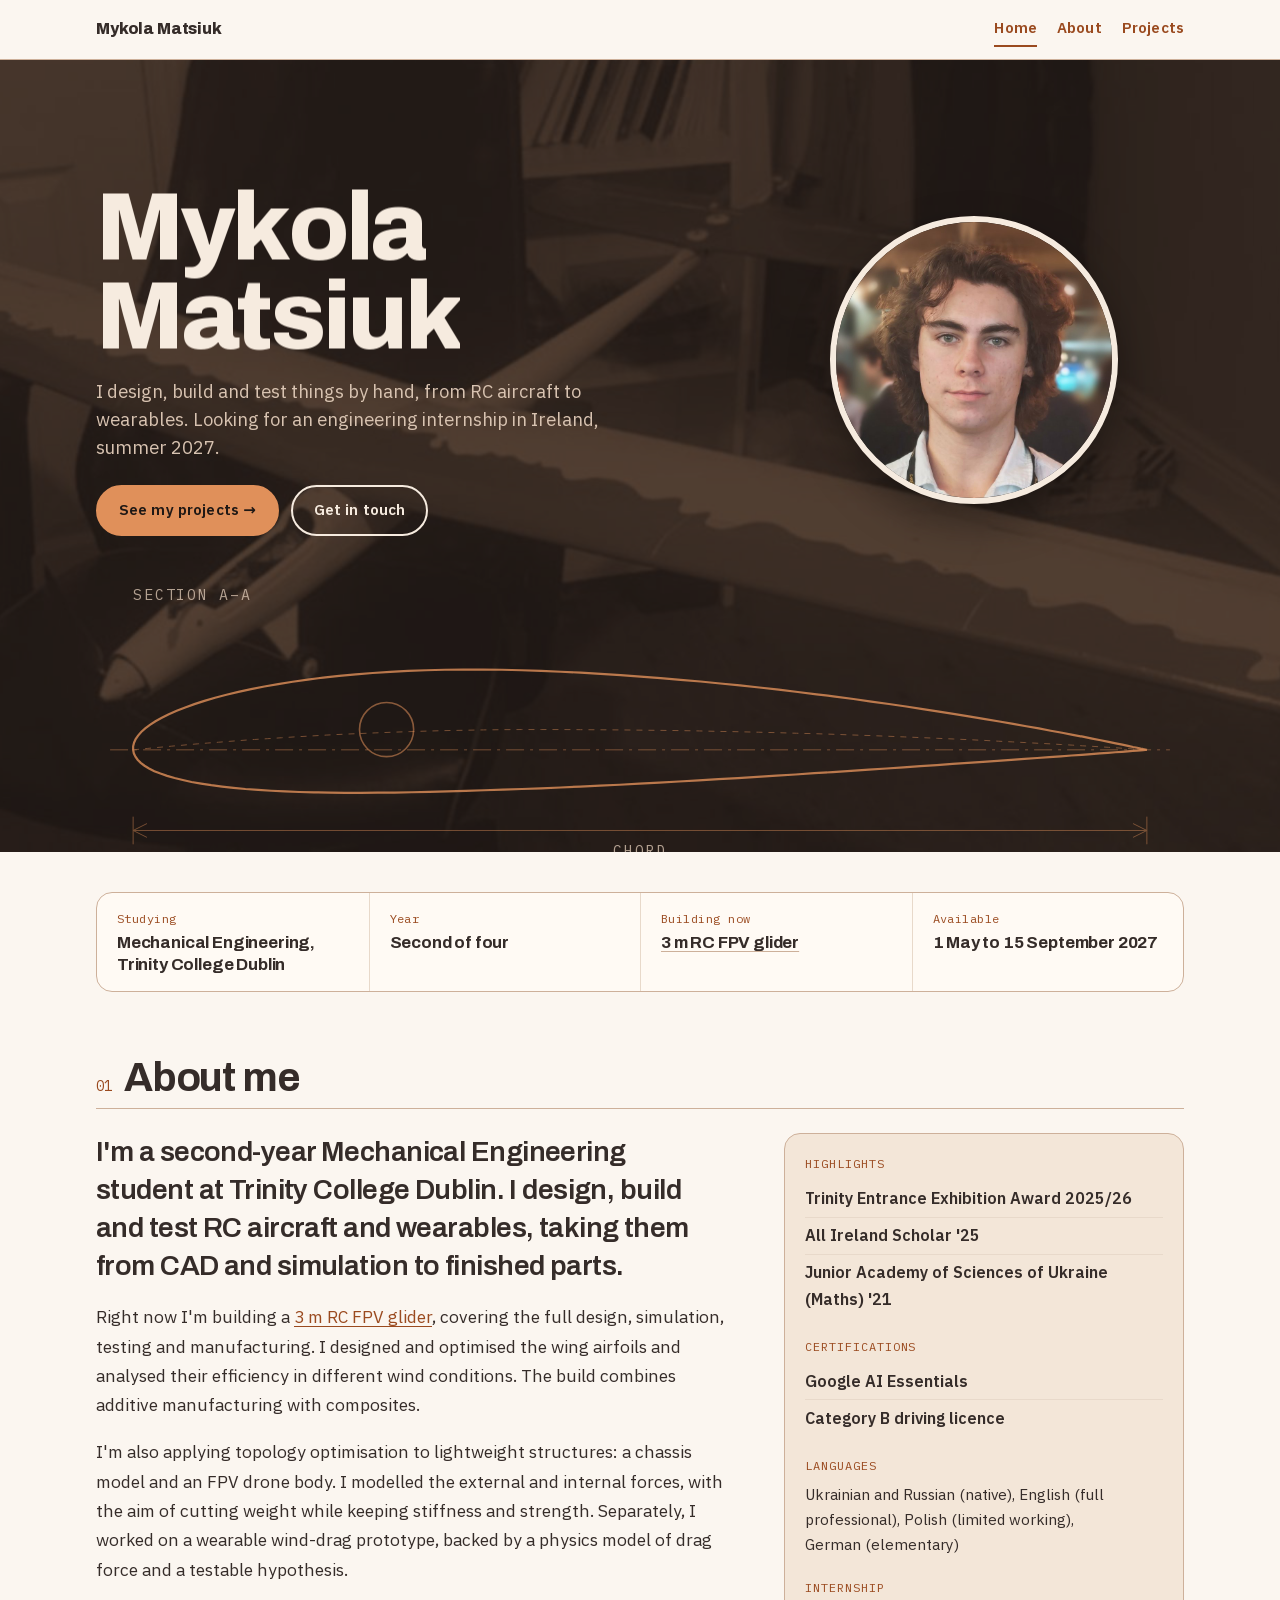
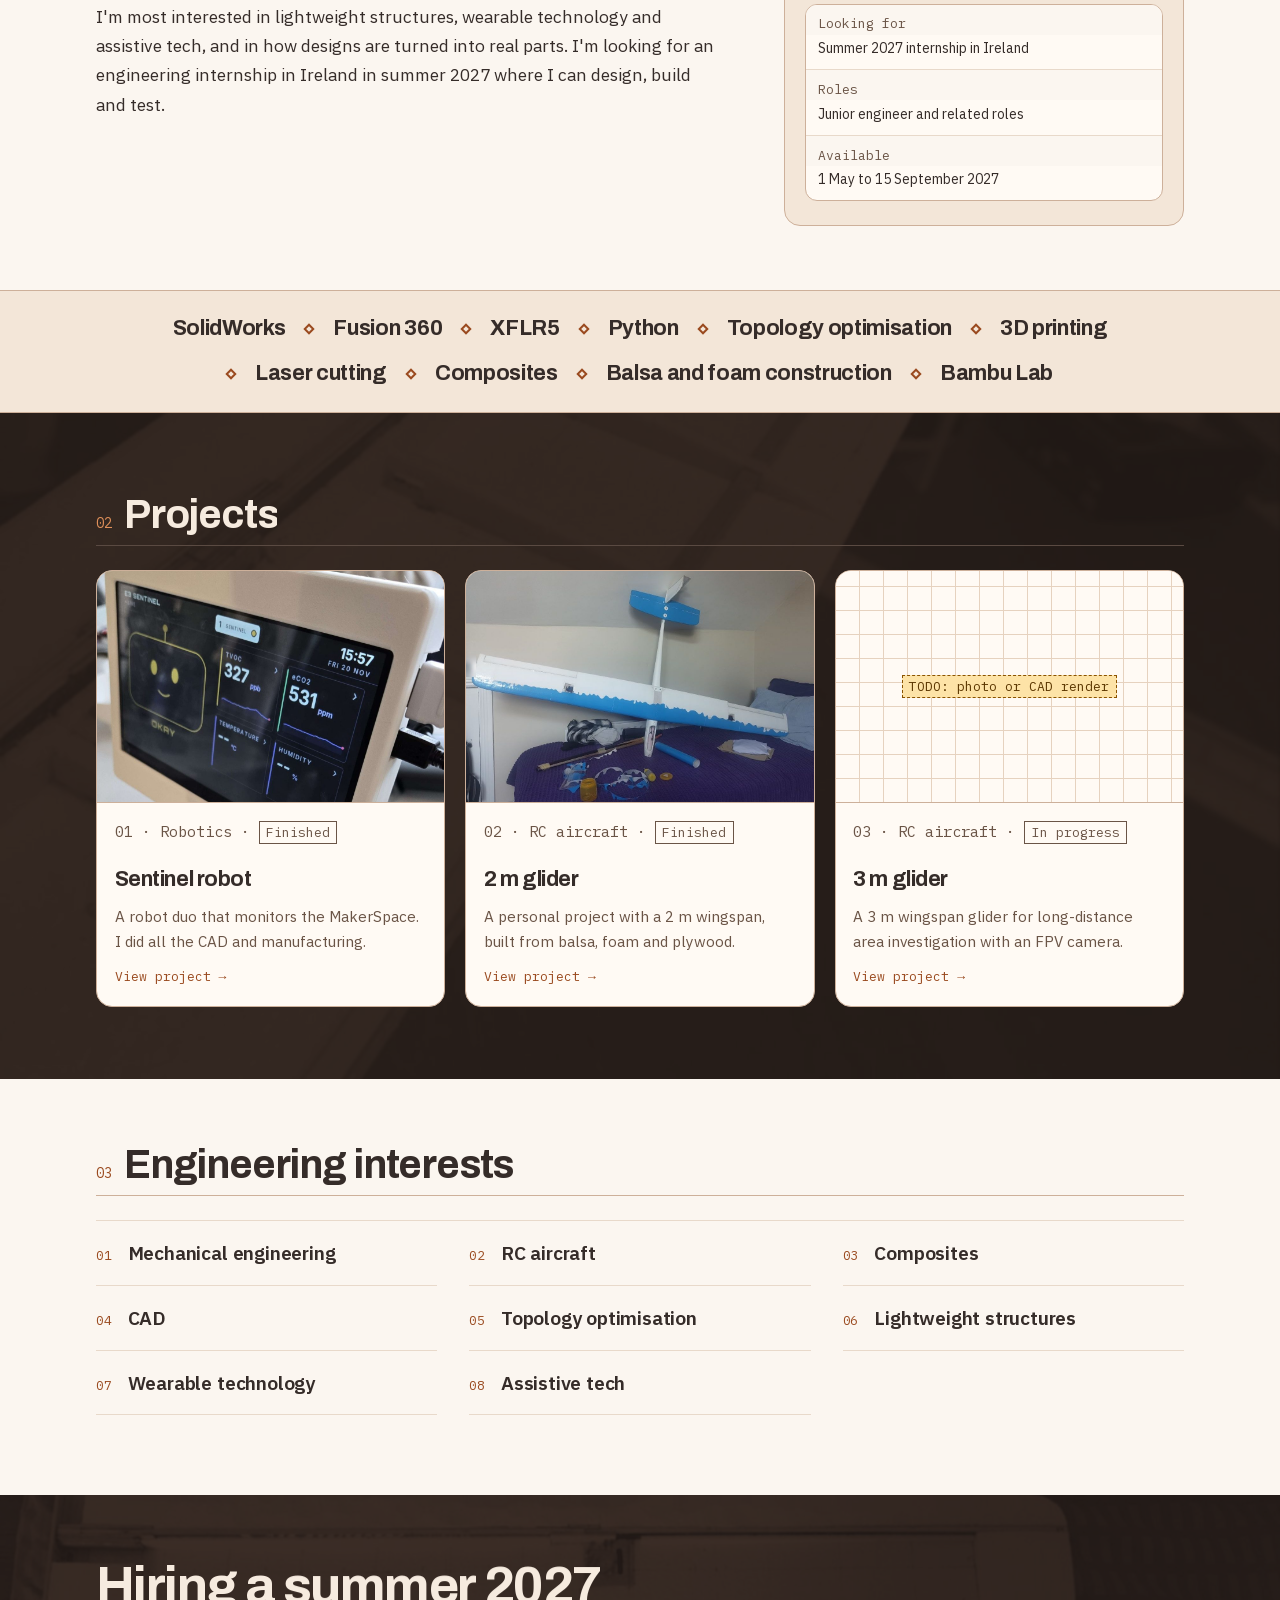
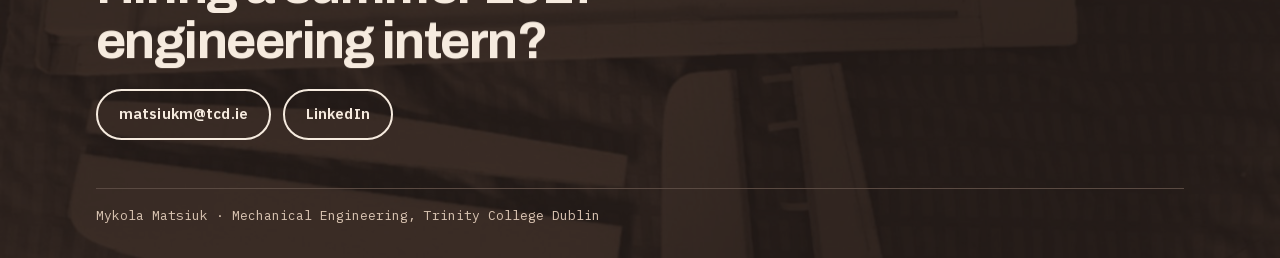
==== index.html @ 2cbc3e0b "Add the year to my Junior Academy of Sciences of Ukraine award" ====
<!doctype html>
<html lang="en-IE">
<head>
  <meta charset="utf-8">
  <meta name="viewport" content="width=device-width, initial-scale=1">
  <title>Mykola Matsiuk | Engineering portfolio</title>
  <meta name="description" content="Engineering portfolio of Mykola Matsiuk, second-year Engineering student at Trinity College Dublin.">
  <link rel="icon" href="data:,">
  <link rel="preload" href="fonts/ibm-plex-sans-latin.woff2" as="font" type="font/woff2" crossorigin>
  <link rel="preload" href="fonts/archivo-latin.woff2" as="font" type="font/woff2" crossorigin>
  <link rel="stylesheet" href="css/style.css?v=11">
</head>
<body>
  <a class="skip" href="#main">Skip to content</a>
  <header class="site-header">
    <div class="wrap">
      <a class="site-name" href="index.html">Mykola Matsiuk</a>
      <nav class="site-nav" aria-label="Main">
        <ul>
          <li><a href="index.html" aria-current="page">Home</a></li>
          <li><a href="about.html">About</a></li>
          <li><a href="projects/index.html">Projects</a></li>
        </ul>
      </nav>
    </div>
  </header>

  <main id="main">
    <section class="hero on-dark">
      <div class="hero-bg" aria-hidden="true"></div>
      <svg class="draw" viewBox="0 0 1000 300" fill="none" aria-hidden="true" focusable="false">
        <path class="draw-line draw-main" d="M940.0,170.0 L939.7,169.9 L938.7,169.7 L937.0,169.4 L934.6,168.9 L931.6,168.2 L928.0,167.5 L923.6,166.5 L918.7,165.5 L913.0,164.4 L906.8,163.1 L899.9,161.7 L892.5,160.2 L884.4,158.6 L875.7,157.0 L866.4,155.2 L856.6,153.4 L846.2,151.4 L835.3,149.5 L823.9,147.4 L812.0,145.4 L799.6,143.3 L786.7,141.1 L773.4,139.0 L759.6,136.8 L745.5,134.6 L731.0,132.4 L716.1,130.2 L700.8,128.1 L685.3,125.9 L669.4,123.8 L653.3,121.8 L637.0,119.8 L620.4,117.8 L603.6,115.9 L586.7,114.1 L569.7,112.4 L552.5,110.7 L535.2,109.2 L517.9,107.7 L500.5,106.4 L483.2,105.1 L465.8,104.0 L448.5,103.0 L431.3,102.2 L414.2,101.4 L397.1,100.9 L380.1,100.5 L363.3,100.3 L346.7,100.3 L330.4,100.5 L314.3,100.9 L298.6,101.5 L283.1,102.3 L268.0,103.3 L253.3,104.5 L238.9,105.8 L225.0,107.3 L211.5,109.0 L198.5,110.9 L185.9,112.9 L173.9,115.0 L162.4,117.3 L151.4,119.7 L141.0,122.2 L131.1,124.8 L121.9,127.5 L113.2,130.3 L105.2,133.2 L97.8,136.1 L91.0,139.1 L84.9,142.2 L79.4,145.2 L74.6,148.3 L70.5,151.4 L67.0,154.5 L64.3,157.6 L62.2,160.7 L60.8,163.8 L60.0,166.9 L60.0,170.0 L60.6,173.0 L62.0,175.9 L63.9,178.6 L66.6,181.3 L69.9,183.8 L73.8,186.2 L78.4,188.5 L83.7,190.6 L89.5,192.6 L96.0,194.5 L103.1,196.2 L110.7,197.9 L119.0,199.3 L127.8,200.7 L137.2,201.9 L147.1,203.0 L157.5,204.0 L168.5,204.8 L179.9,205.5 L191.8,206.1 L204.2,206.6 L217.0,206.9 L230.2,207.1 L243.8,207.3 L257.8,207.3 L272.2,207.2 L286.9,207.1 L301.9,206.8 L317.2,206.5 L332.8,206.1 L348.7,205.6 L364.7,205.1 L381.0,204.6 L397.5,204.0 L414.1,203.4 L431.0,202.7 L448.1,201.9 L465.2,201.1 L482.3,200.3 L499.5,199.4 L516.7,198.5 L533.8,197.5 L551.0,196.5 L568.0,195.5 L585.0,194.5 L601.8,193.5 L618.5,192.4 L635.0,191.4 L651.3,190.3 L667.3,189.3 L683.1,188.2 L698.7,187.2 L713.9,186.2 L728.8,185.2 L743.4,184.2 L757.6,183.2 L771.4,182.2 L784.8,181.3 L797.8,180.4 L810.3,179.5 L822.3,178.7 L833.8,177.9 L844.8,177.1 L855.3,176.3 L865.3,175.6 L874.6,174.9 L883.4,174.3 L891.6,173.7 L899.2,173.1 L906.2,172.6 L912.6,172.1 L918.3,171.7 L923.3,171.3 L927.7,170.9 L931.5,170.7 L934.5,170.4 L936.9,170.2 L938.6,170.1 L939.7,170.0 L940.0,170.0 Z"/>
        <path class="draw-line draw-thin" d="M60.0,170.0 L60.3,170.0 L61.4,169.9 L63.0,169.7 L65.4,169.5 L68.5,169.2 L72.2,168.8 L76.5,168.4 L81.5,167.9 L87.2,167.4 L93.5,166.8 L100.4,166.2 L108.0,165.5 L116.1,164.8 L124.8,164.1 L134.2,163.4 L144.0,162.6 L154.5,161.8 L165.4,161.0 L176.9,160.3 L188.9,159.5 L201.3,158.7 L214.2,158.0 L227.6,157.2 L241.4,156.5 L255.5,155.9 L270.1,155.3 L285.0,154.7 L300.2,154.2 L315.8,153.7 L331.6,153.3 L347.7,153.0 L364.0,152.7 L380.6,152.5 L397.3,152.4 L414.2,152.4 L431.2,152.4 L448.3,152.5 L465.5,152.6 L482.7,152.7 L500.0,152.9 L517.3,153.1 L534.5,153.3 L551.7,153.6 L568.8,154.0 L585.8,154.3 L602.7,154.7 L619.4,155.1 L636.0,155.6 L652.3,156.0 L668.4,156.5 L684.2,157.1 L699.8,157.6 L715.0,158.2 L729.9,158.8 L744.5,159.4 L758.6,160.0 L772.4,160.6 L785.8,161.2 L798.7,161.8 L811.1,162.5 L823.1,163.1 L834.6,163.7 L845.5,164.3 L856.0,164.8 L865.8,165.4 L875.2,165.9 L883.9,166.5 L892.0,166.9 L899.6,167.4 L906.5,167.8 L912.8,168.2 L918.5,168.6 L923.5,168.9 L927.8,169.2 L931.5,169.4 L934.6,169.6 L937.0,169.8 L938.6,169.9 L939.7,170.0 L940.0,170.0" stroke-dasharray="6 6"/>
        <path class="draw-line draw-thin" d="M40,170 L960,170" stroke-dasharray="18 6 3 6"/>
        <circle class="draw-line" cx="280.0" cy="152.4" r="23.5"/>
        <path class="draw-line draw-thin" d="M60,240 L940,240 M60,228 L60,252 M940,228 L940,252 M72,234 L60,240 L72,246 M928,234 L940,240 L928,246"/>
        <text class="draw-label" x="500.0" y="262" text-anchor="middle">CHORD</text>
        <text class="draw-label" x="60" y="40">SECTION A–A</text>
      </svg>
      <div class="wrap hero-inner">
      <div class="hero-text">
        <h1>Mykola<br>Matsiuk</h1>
        <p class="lead">I design, build and test things by hand, from RC aircraft to wearables. Looking for an engineering internship in Ireland, summer 2027.</p>
        <ul class="actions">
          <li><a class="button button-primary" href="projects/index.html">See my projects <span class="arrow" aria-hidden="true">→</span></a></li>
          <li><a class="button" href="mailto:matsiukm@tcd.ie">Get in touch</a></li>
        </ul>
      </div>
      <figure class="portrait">
        <img src="images/profile/mykola-matsiuk.jpg" width="800" height="800" alt="Portrait of Mykola Matsiuk in a white shirt.">
      </figure>
      </div>
    </section>

    <div class="wrap">
      <dl class="spec-strip">
        <div><dt>Studying</dt><dd>Mechanical Engineering, Trinity College Dublin</dd></div>
        <div><dt>Year</dt><dd>Second of four</dd></div>
        <div><dt>Building now</dt><dd><a href="projects/glider-3m.html">3 m RC FPV glider</a></dd></div>
        <div><dt>Available</dt><dd>1 May to 15 September 2027</dd></div>
      </dl>
    </div>

    <div class="wrap">
    <div class="section-head"><span class="num">01</span><h2>About me</h2></div>
    <div class="bio">
      <div class="bio-text">
        <p class="bio-intro">I'm a second-year Mechanical Engineering student at Trinity College Dublin. I design, build and test RC aircraft and wearables, taking them from CAD and simulation to finished parts.</p>
        <p>Right now I'm building a <a href="projects/glider-3m.html">3 m RC FPV glider</a>, covering the full design, simulation, testing and manufacturing. I designed and optimised the wing airfoils and analysed their efficiency in different wind conditions. The build combines additive manufacturing with composites.</p>
        <p>I'm also applying topology optimisation to lightweight structures: a chassis model and an FPV drone body. I modelled the external and internal forces, with the aim of cutting weight while keeping stiffness and strength. Separately, I worked on a wearable wind-drag prototype, backed by a physics model of drag force and a testable hypothesis.</p>
        <p>I'm most interested in lightweight structures, wearable technology and assistive tech, and in how designs are turned into real parts. I'm looking for an engineering internship in Ireland in summer 2027 where I can design, build and test.</p>
      </div>

      <aside class="fact-card" aria-label="Key facts">
        <h3>Highlights</h3>
        <ul class="facts">
          <li>Trinity Entrance Exhibition Award 2025/26</li>
          <li>All Ireland Scholar '25</li>
          <li>Junior Academy of Sciences of Ukraine (Maths) '21</li>
        </ul>
        <h3>Certifications</h3>
        <ul class="facts">
          <li>Google AI Essentials</li>
          <li>Category B driving licence</li>
        </ul>
        <h3>Languages</h3>
        <p class="facts-line">Ukrainian and Russian (native), English (full professional), Polish (limited working), German (elementary)</p>
        <h3>Internship</h3>
        <table class="title-block">
          <tbody>
            <tr><th scope="row">Looking for</th><td>Summer 2027 internship in Ireland</td></tr>
            <tr><th scope="row">Roles</th><td>Junior engineer and related roles</td></tr>
            <tr><th scope="row">Available</th><td>1 May to 15 September 2027</td></tr>
          </tbody>
        </table>
      </aside>
    </div>
    </div>

    <section class="tools" aria-labelledby="tools-title">
      <h2 id="tools-title" class="visually-hidden">Tools and methods I use</h2>
      <ul class="tools-list">
          <li>SolidWorks</li>
          <li>Fusion 360</li>
          <li>XFLR5</li>
          <li>Python</li>
          <li>Topology optimisation</li>
          <li>3D printing</li>
          <li>Laser cutting</li>
          <li>Composites</li>
          <li>Balsa and foam construction</li>
          <li>Bambu Lab</li>
      </ul>
    </section>

    <section class="band band-dark">
      <div class="band-bg" aria-hidden="true"></div>
      <div class="wrap">
    <div class="section-head"><span class="num">02</span><h2>Projects</h2></div>
    <ul class="project-cards">
      <li class="project-card">
        <img class="thumb" src="images/sentinel/sentinel-screen-wide.jpg" width="1200" height="800" loading="lazy" alt="Sentinel robot's screen showing a smiling face and live air-quality readings.">
        <div class="body">
          <p class="project-meta">01 · Robotics · <span class="status">Finished</span></p>
          <h3><a href="projects/sentinel.html">Sentinel robot</a></h3>
          <p>A robot duo that monitors the MakerSpace. I did all the CAD and manufacturing.</p>
          <p class="more">View project <span class="arrow" aria-hidden="true">→</span></p>
        </div>
      </li>
      <li class="project-card">
        <img class="thumb" src="images/glider-2m/glider-2m-top.jpg" width="1100" height="750" loading="lazy" alt="The 2 m glider leaning against a wall, showing its blue and white two-part wing and T-tail.">
        <div class="body">
          <p class="project-meta">02 · RC aircraft · <span class="status">Finished</span></p>
          <h3><a href="projects/glider-2m.html">2 m glider</a></h3>
          <p>A personal project with a 2 m wingspan, built from balsa, foam and plywood.</p>
          <p class="more">View project <span class="arrow" aria-hidden="true">→</span></p>
        </div>
      </li>
      <li class="project-card">
        <div class="sheet"><span class="todo">TODO: photo or CAD render</span></div>
        <div class="body">
          <p class="project-meta">03 · RC aircraft · <span class="status">In progress</span></p>
          <h3><a href="projects/glider-3m.html">3 m glider</a></h3>
          <p>A 3 m wingspan glider for long-distance area investigation with an FPV camera.</p>
          <p class="more">View project <span class="arrow" aria-hidden="true">→</span></p>
        </div>
      </li>
    </ul>
      </div>
    </section>

    <div class="wrap">
    <div class="section-head"><span class="num">03</span><h2>Engineering interests</h2></div>
    <ol class="numbered">
      <li>Mechanical engineering</li>
      <li>RC aircraft</li>
      <li>Composites</li>
      <li>CAD</li>
      <li>Topology optimisation</li>
      <li>Lightweight structures</li>
      <li>Wearable technology</li>
      <li>Assistive tech</li>
    </ol>
    </div>
  </main>

  <footer class="site-footer">
    <div class="wrap">
      <p class="footer-cta">Hiring a summer 2027 engineering intern?</p>
      <ul class="actions">
        <li><a class="button" href="mailto:matsiukm@tcd.ie">matsiukm@tcd.ie</a></li>
        <li><a class="button" href="https://www.linkedin.com/in/mykola-matsiuk-b7b0a23a3">LinkedIn</a></li>
      </ul>
      <p class="footer-meta">Mykola Matsiuk · Mechanical Engineering, Trinity College Dublin</p>
    </div>
  </footer>
  <script src="js/vendor/gsap.min.js" defer></script>
  <script src="js/vendor/ScrollTrigger.min.js" defer></script>
  <script src="js/vendor/lenis.min.js" defer></script>
  <script src="js/site.js?v=11" defer></script>
</body>
</html>
---- css/style.css ----
/* Mobile first: base styles target phones; min-width queries add wider layouts.
   Look: engineering report meets drawing sheet, with large type and photo-led projects. */

/* Fonts: self-hosted in /fonts (SIL Open Font License), no external requests.
   Archivo for headings, IBM Plex Sans for text, IBM Plex Mono for specs, dates and figure labels. */
@font-face { font-family: "Archivo"; font-style: normal; font-weight: 600 800; font-display: swap; src: url("../fonts/archivo-latin.woff2") format("woff2"); unicode-range: U+0000-00FF, U+0131, U+0152-0153, U+02BB-02BC, U+02C6, U+02DA, U+02DC, U+0304, U+0308, U+0329, U+2000-206F, U+20AC, U+2122, U+2191, U+2193, U+2212, U+2215, U+FEFF, U+FFFD; }
@font-face { font-family: "Archivo"; font-style: normal; font-weight: 600 800; font-display: swap; src: url("../fonts/archivo-latin-ext.woff2") format("woff2"); unicode-range: U+0100-02BA, U+02BD-02C5, U+02C7-02CC, U+02CE-02D7, U+02DD-02FF, U+0304, U+0308, U+0329, U+1D00-1DBF, U+1E00-1E9F, U+1EF2-1EFF, U+2020, U+20A0-20AB, U+20AD-20C4, U+2113, U+2C60-2C7F, U+A720-A7FF; }
@font-face { font-family: "IBM Plex Sans"; font-style: normal; font-weight: 400 600; font-display: swap; src: url("../fonts/ibm-plex-sans-latin.woff2") format("woff2"); unicode-range: U+0000-00FF, U+0131, U+0152-0153, U+02BB-02BC, U+02C6, U+02DA, U+02DC, U+0304, U+0308, U+0329, U+2000-206F, U+20AC, U+2122, U+2191, U+2193, U+2212, U+2215, U+FEFF, U+FFFD; }
@font-face { font-family: "IBM Plex Sans"; font-style: normal; font-weight: 400 600; font-display: swap; src: url("../fonts/ibm-plex-sans-latin-ext.woff2") format("woff2"); unicode-range: U+0100-02BA, U+02BD-02C5, U+02C7-02CC, U+02CE-02D7, U+02DD-02FF, U+0304, U+0308, U+0329, U+1D00-1DBF, U+1E00-1E9F, U+1EF2-1EFF, U+2020, U+20A0-20AB, U+20AD-20C4, U+2113, U+2C60-2C7F, U+A720-A7FF; }
@font-face { font-family: "IBM Plex Sans"; font-style: italic; font-weight: 400 600; font-display: swap; src: url("../fonts/ibm-plex-sans-italic-latin.woff2") format("woff2"); unicode-range: U+0000-00FF, U+0131, U+0152-0153, U+02BB-02BC, U+02C6, U+02DA, U+02DC, U+0304, U+0308, U+0329, U+2000-206F, U+20AC, U+2122, U+2191, U+2193, U+2212, U+2215, U+FEFF, U+FFFD; }
@font-face { font-family: "IBM Plex Sans"; font-style: italic; font-weight: 400 600; font-display: swap; src: url("../fonts/ibm-plex-sans-italic-latin-ext.woff2") format("woff2"); unicode-range: U+0100-02BA, U+02BD-02C5, U+02C7-02CC, U+02CE-02D7, U+02DD-02FF, U+0304, U+0308, U+0329, U+1D00-1DBF, U+1E00-1E9F, U+1EF2-1EFF, U+2020, U+20A0-20AB, U+20AD-20C4, U+2113, U+2C60-2C7F, U+A720-A7FF; }
@font-face { font-family: "IBM Plex Mono"; font-style: normal; font-weight: 400; font-display: swap; src: url("../fonts/ibm-plex-mono-400-latin.woff2") format("woff2"); unicode-range: U+0000-00FF, U+0131, U+0152-0153, U+02BB-02BC, U+02C6, U+02DA, U+02DC, U+0304, U+0308, U+0329, U+2000-206F, U+20AC, U+2122, U+2191, U+2193, U+2212, U+2215, U+FEFF, U+FFFD; }
@font-face { font-family: "IBM Plex Mono"; font-style: normal; font-weight: 400; font-display: swap; src: url("../fonts/ibm-plex-mono-400-latin-ext.woff2") format("woff2"); unicode-range: U+0100-02BA, U+02BD-02C5, U+02C7-02CC, U+02CE-02D7, U+02DD-02FF, U+0304, U+0308, U+0329, U+1D00-1DBF, U+1E00-1E9F, U+1EF2-1EFF, U+2020, U+20A0-20AB, U+20AD-20C4, U+2113, U+2C60-2C7F, U+A720-A7FF; }
@font-face { font-family: "IBM Plex Mono"; font-style: normal; font-weight: 500; font-display: swap; src: url("../fonts/ibm-plex-mono-500-latin.woff2") format("woff2"); unicode-range: U+0000-00FF, U+0131, U+0152-0153, U+02BB-02BC, U+02C6, U+02DA, U+02DC, U+0304, U+0308, U+0329, U+2000-206F, U+20AC, U+2122, U+2191, U+2193, U+2212, U+2215, U+FEFF, U+FFFD; }
@font-face { font-family: "IBM Plex Mono"; font-style: normal; font-weight: 500; font-display: swap; src: url("../fonts/ibm-plex-mono-500-latin-ext.woff2") format("woff2"); unicode-range: U+0100-02BA, U+02BD-02C5, U+02C7-02CC, U+02CE-02D7, U+02DD-02FF, U+0304, U+0308, U+0329, U+1D00-1DBF, U+1E00-1E9F, U+1EF2-1EFF, U+2020, U+20A0-20AB, U+20AD-20C4, U+2113, U+2C60-2C7F, U+A720-A7FF; }

/* Colour: warm tones sampled from the portrait (images/profile/mykola-matsiuk.jpg).
   Cream paper from the shirt, espresso text from the dark background, sand and skin
   tones for panels and lines, and one copper accent from the warm lights behind.
   Contrast on --bg: text 12.7:1, muted 6.6:1, accent 5.8:1 (all WCAG AA). */
:root {
  --bg: #fbf6f0;          /* cream paper */
  --surface: #fffaf4;     /* cards and tables */
  --tint: #f3e6d8;        /* warm sand panels and footer */
  --tint-strong: #e6d2bf; /* grid lines and selection */
  --text: #352c29;        /* espresso */
  --muted: #6a5446;       /* hair brown */
  --rule: #e8d9ca;        /* thin dividers */
  --line: #cdb09a;        /* stronger drawing lines, skin tone */
  --accent: #9a4a1f;      /* copper */
  --accent-ink: #fffaf4;
  /* Dark photo bands (hero, projects, footer) */
  --dark: #1f1815;          /* deepest espresso */
  --on-dark: #f6ebdf;       /* cream text on dark, 14.9:1 */
  --muted-on-dark: #d8c3b1; /* secondary text on dark, 10.3:1 */
  --line-on-dark: #5a4a42;
  --accent-bright: #e0905a; /* copper lit up for dark backgrounds, 7.0:1 */
  --sans: "IBM Plex Sans", system-ui, -apple-system, "Segoe UI", Roboto, Arial, sans-serif;
  --display: "Archivo", "IBM Plex Sans", system-ui, sans-serif;
  --mono: "IBM Plex Mono", ui-monospace, Consolas, Menlo, monospace;
  --gutter: 1rem;
}

*, *::before, *::after { box-sizing: border-box; }

html {
  -webkit-text-size-adjust: 100%;
  accent-color: var(--accent);
  caret-color: var(--accent);
  scrollbar-color: var(--line) var(--bg);
}

::selection { background: var(--tint-strong); color: var(--text); }

body {
  margin: 0;
  background: var(--bg);
  color: var(--text);
  font-family: var(--sans);
  font-size: 1rem;
  line-height: 1.6;
  overflow-wrap: break-word;
}

.wrap {
  width: 100%;
  max-width: 72rem;
  margin: 0 auto;
  padding: 0 var(--gutter);
}

a { color: var(--accent); text-underline-offset: 0.18em; }
a:hover { text-decoration-thickness: 2px; }
a:focus-visible, .button:focus-visible { outline: 2px solid var(--accent); outline-offset: 3px; }

img { display: block; max-width: 100%; height: auto; }

.skip { position: absolute; left: -999rem; }
.skip:focus { position: static; display: block; padding: 0.5rem 1rem; }

/* ---------- Header and footer ---------- */
.site-header {
  position: sticky;
  top: 0;
  z-index: 5;
  background: var(--bg);              /* solid, so nothing shows through it */
  border-bottom: 1px solid var(--line);
  transition: transform 0.3s ease;
}

/* Hidden while scrolling down, back as soon as the visitor scrolls up (js/site.js) */
.site-header.is-hidden { transform: translateY(-100%); }

@media (prefers-reduced-motion: reduce) {
  .site-header { transition: none; }
}

.site-header .wrap {
  display: flex;
  flex-wrap: wrap;
  align-items: center;
  justify-content: space-between;
  column-gap: 1.5rem;
  padding-top: 0.5rem;
  padding-bottom: 0.5rem;
}

.site-name {
  color: var(--text);
  font-weight: 700;
  letter-spacing: -0.01em;
  text-decoration: none;
  padding: 0.5rem 0;
}

.site-nav ul {
  display: flex;
  gap: 1.25rem;
  margin: 0;
  padding: 0;
  list-style: none;
}

.site-nav a {
  display: inline-block;
  padding: 0.5rem 0;
  font-family: var(--mono);
  font-size: 0.875rem;
  text-decoration: none;
}

.site-nav a[aria-current] { border-bottom: 2px solid var(--accent); }

.site-footer {
  position: relative;
  isolation: isolate;
  overflow: hidden;
  margin-top: 5rem;
  background: var(--dark) url("../images/backgrounds/parts.jpg") center / cover no-repeat;
  color: var(--on-dark);
}

/* Solid warm overlay keeps the photo as texture and the text readable */
.site-footer::before {
  content: "";
  position: absolute;
  inset: 0;
  z-index: -1;
  background: rgba(31, 24, 21, 0.82);
}

.site-footer .wrap { padding-top: 4rem; padding-bottom: 2rem; }

.footer-cta {
  margin: 0 0 1.25rem;
  font-size: clamp(1.75rem, 7vw, 3.25rem);
  font-weight: 700;
  line-height: 1.05;
  letter-spacing: -0.03em;
  max-width: 18ch;
}

.site-footer .actions { margin: 0 0 3rem; }

.footer-meta {
  max-width: none;
  margin: 0;
  padding-top: 1rem;
  border-top: 1px solid var(--line-on-dark);
  color: var(--muted-on-dark);
  font-family: var(--mono);
  font-size: 0.8125rem;
}

/* ---------- Typography ---------- */
h1 {
  margin: 2rem 0 0.75rem;
  font-size: clamp(2.25rem, 9vw, 4.5rem);
  line-height: 1;
  letter-spacing: -0.035em;
}

h2 {
  margin: 3rem 0 1rem;
  padding-bottom: 0.35rem;
  border-bottom: 1px solid var(--rule);
  font-size: 1.35rem;
  line-height: 1.25;
  letter-spacing: -0.01em;
}

h3 { font-size: 1.05rem; margin: 1.25rem 0 0.25rem; }

p, ul { max-width: 42rem; }
ul { padding-left: 1.25rem; }

.label {
  margin: 2rem 0 0;
  color: var(--muted);
  font-family: var(--mono);
  font-size: 0.8125rem;
  text-transform: uppercase;
  letter-spacing: 0.08em;
}

.label + h1 { margin-top: 0.5rem; }
.lead { font-size: 1.15rem; line-height: 1.5; }

/* Section heading with a drawing-sheet number, e.g. "01 / Projects" */
.section-head {
  display: flex;
  align-items: baseline;
  gap: 0.75rem;
  margin: 4rem 0 1.5rem;
  padding-bottom: 0.5rem;
  border-bottom: 1px solid var(--line);
}

.section-head h2 {
  margin: 0;
  padding: 0;
  border: 0;
  font-size: clamp(1.6rem, 5vw, 2.5rem);
  line-height: 1.1;
  letter-spacing: -0.03em;
}

.section-head .num {
  color: var(--accent);
  font-family: var(--mono);
  font-size: 0.875rem;
}

/* ---------- Buttons ---------- */
.actions {
  display: flex;
  flex-wrap: wrap;
  gap: 0.75rem;
  margin: 1.5rem 0 0;
  padding: 0;
  list-style: none;
  max-width: none;
}

.button {
  display: inline-block;
  padding: 0.7rem 1.3rem;
  border: 2px solid var(--accent);
  border-radius: 999px;
  background: transparent;
  color: var(--accent);
  font-family: var(--mono);
  font-size: 0.875rem;
  text-decoration: none;
  transition: background-color 0.15s, color 0.15s, border-color 0.15s;
}

.button:hover { background: var(--tint); }

.button-primary { background: var(--accent); border-color: var(--accent); color: var(--accent-ink); }
.button-primary:hover { background: var(--text); border-color: var(--text); color: var(--accent-ink); }

/* Buttons on dark photo bands */
.on-dark .button,
.site-footer .button { border-color: var(--on-dark); color: var(--on-dark); }
.on-dark .button:hover,
.site-footer .button:hover { background: var(--on-dark); color: var(--text); }
.on-dark .button-primary { background: var(--accent-bright); border-color: var(--accent-bright); color: var(--dark); }
.on-dark .button-primary:hover { background: var(--on-dark); border-color: var(--on-dark); color: var(--dark); }

/* ---------- Home hero: full-width photo band with a self-drawing wing section ---------- */
.hero {
  position: relative;
  isolation: isolate;
  overflow: hidden;
  min-height: min(88vh, 52rem);
  display: flex;
  align-items: center;
  background: var(--dark);
  color: var(--on-dark);
}

/* Duotone photo of the 2 m glider; taller than the band so it can drift on scroll */
.hero-bg {
  position: absolute;
  inset: -12% 0;
  z-index: -2;
  background: url("../images/backgrounds/hero-glider.jpg") center / cover no-repeat;
}

.hero-bg::after {
  content: "";
  position: absolute;
  inset: 0;
  background: rgba(31, 24, 21, 0.7);
}

/* Engineering drawing of a wing section, drawn in on load by js/site.js */
.draw {
  position: absolute;
  z-index: -1;
  left: 50%;
  bottom: -3rem;
  width: min(72rem, 125%);
  transform: translateX(-50%);
  height: auto;
  pointer-events: none;
}

.draw-line {
  stroke: var(--accent-bright);
  stroke-width: 1.6;
  vector-effect: non-scaling-stroke;
  opacity: 0.55;
}

.draw-main { stroke-width: 2.2; opacity: 0.8; }
.draw-thin { stroke-width: 1; opacity: 0.45; }

.draw-label {
  fill: var(--muted-on-dark);
  font-family: var(--mono);
  font-size: 13px;
  letter-spacing: 0.12em;
  opacity: 0.8;
}

.hero-inner {
  display: grid;
  gap: 2.5rem;
  padding-top: 4rem;
  /* leave a strip along the bottom for the wing-section drawing */
  padding-bottom: clamp(9rem, 24vw, 17rem);
}

.hero h1 {
  margin: 0 0 1rem;
  font-size: clamp(3rem, 14vw, 6rem);
  line-height: 0.92;
  letter-spacing: -0.04em;
  color: var(--on-dark);
}

.hero .lead { max-width: 34rem; color: var(--muted-on-dark); }

.portrait { margin: 0; justify-self: center; text-align: center; }

.portrait img {
  width: min(16rem, 70vw);
  aspect-ratio: 1;
  object-fit: cover;
  border: 6px solid var(--bg);
  border-radius: 50%;
  box-shadow: 0 0 0 1px var(--line);
}

.hero .portrait img { border-color: var(--on-dark); box-shadow: 0 18px 40px rgba(0, 0, 0, 0.35); }

/* ---------- Dark photo band (home page projects) ---------- */
.band {
  position: relative;
  isolation: isolate;
  overflow: hidden;
  margin-top: 5rem;
  padding: 1rem 0 4.5rem;
}

.band-dark { background: var(--dark); color: var(--on-dark); }

.band-bg {
  position: absolute;
  inset: -12% 0;
  z-index: -1;
  background: url("../images/backgrounds/wing-structure.jpg") center / cover no-repeat;
}

.band-bg::after {
  content: "";
  position: absolute;
  inset: 0;
  background: rgba(31, 24, 21, 0.84);
}

.band-dark .section-head { border-bottom-color: var(--line-on-dark); }
.band-dark .section-head h2 { color: var(--on-dark); }
.band-dark .section-head .num { color: var(--accent-bright); }

/* About me block on the home page: bio first, key facts beside it */
.bio { display: grid; gap: 2rem; align-items: start; }
.bio-text p { margin: 0 0 1.1rem; font-size: 1.08rem; line-height: 1.7; }
.bio-text .bio-intro {
  font-size: clamp(1.3rem, 3.6vw, 1.75rem);
  font-weight: 600;
  line-height: 1.35;
  letter-spacing: -0.015em;
}

.fact-card {
  padding: 1.25rem 1.25rem 0.5rem;
  border: 1px solid var(--line);
  border-radius: 16px;
  background: var(--tint);
}

.fact-card h3 {
  margin: 0 0 0.4rem;
  color: var(--accent);
  font-family: var(--mono);
  font-size: 0.75rem;
  font-weight: 400;
  text-transform: uppercase;
  letter-spacing: 0.08em;
}

.facts { margin: 0 0 1.25rem; padding: 0; list-style: none; }
.facts li { padding: 0.3rem 0; border-bottom: 1px solid var(--rule); font-weight: 600; }
.facts li:last-child { border-bottom: 0; }
.facts-line { margin: 0 0 1.25rem; font-size: 0.95rem; }
.fact-card .title-block { margin: 0 0 1rem; font-size: 0.875rem; }
.fact-card .title-block th { width: 40%; background: var(--bg); }

/* ---------- Home project cards: small photos, three across ---------- */
.project-cards {
  display: grid;
  gap: 1.25rem;
  max-width: none;
  margin: 0;
  padding: 0;
  list-style: none;
}

.project-card {
  display: flex;
  flex-direction: column;
  overflow: hidden;
  border: 1px solid var(--line);
  border-radius: 16px;
  background: var(--surface);
  transition: box-shadow 0.2s, transform 0.2s;
}

.project-card:hover { box-shadow: 0 10px 28px rgba(0, 0, 0, 0.28); }
.project-card .thumb { transition: transform 0.6s cubic-bezier(0.16, 1, 0.3, 1); }
.project-card:hover .thumb { transform: scale(1.05); }

.project-card .thumb,
.project-card .sheet {
  width: 100%;
  aspect-ratio: 16 / 9;
  object-fit: cover;
  border: 0;
  border-bottom: 1px solid var(--line);
  border-radius: 0;
}

.project-card .body { display: flex; flex-direction: column; flex: 1; padding: 1rem 1.1rem 1.2rem; }
.project-card h3 { margin: 0.35rem 0 0.4rem; font-size: 1.35rem; letter-spacing: -0.02em; }
.project-card h3 a { color: var(--text); text-decoration: none; }
.project-card h3 a::after { content: ""; position: absolute; inset: 0; } /* whole card clickable */
.project-card { position: relative; }
.project-card p { margin: 0 0 0.75rem; color: var(--muted); font-size: 0.95rem; }
.project-card .more { margin: auto 0 0; color: var(--accent); font-family: var(--mono); font-size: 0.8125rem; }

/* ---------- Missing facts stay visible ---------- */
.todo {
  display: inline-block;
  padding: 0 0.4rem;
  border: 1px dashed #8a5300;
  background: #fde3a7;
  color: #5c3700;
  font-family: var(--mono);
  font-size: 0.8125rem;
}

/* ---------- Title block and key facts tables ---------- */
.title-block {
  width: 100%;
  margin: 1.5rem 0;
  border-collapse: collapse;
  background: var(--surface);
  border: 1px solid var(--line);
  font-size: 0.9375rem;
}

.title-block th,
.title-block td {
  padding: 0.55rem 0.75rem;
  border: 1px solid var(--rule);
  text-align: left;
  vertical-align: top;
}

.title-block th {
  width: 36%;
  color: var(--muted);
  font-family: var(--mono);
  font-size: 0.8125rem;
  font-weight: 400;
}

/* Status is always written out */
.status {
  display: inline-block;
  padding: 0 0.4rem;
  border: 1px solid currentColor;
  font-family: var(--mono);
  font-size: 0.8125rem;
}

/* ---------- Numbered interests grid ---------- */
.numbered {
  display: grid;
  gap: 0;
  max-width: none;
  margin: 0;
  padding: 0;
  list-style: none;
  counter-reset: item;
  border-top: 1px solid var(--rule);
}

.numbered li {
  counter-increment: item;
  display: flex;
  align-items: baseline;
  gap: 1rem;
  padding: 1rem 0;
  border-bottom: 1px solid var(--rule);
  font-size: 1.2rem;
  font-weight: 600;
  letter-spacing: -0.01em;
}

.numbered li::before {
  content: counter(item, decimal-leading-zero);
  color: var(--accent);
  font-family: var(--mono);
  font-size: 0.8125rem;
  font-weight: 400;
}

/* ---------- Project rows (alternating photo and text) ---------- */
.project-list { margin: 0; padding: 0; list-style: none; max-width: none; }

.project-row {
  display: grid;
  gap: 1.25rem;
  padding: 2rem 0;
  border-bottom: 1px solid var(--rule);
}

.project-row:first-child { padding-top: 0.5rem; }

.project-media { margin: 0; }

.project-media img,
.project-media .sheet {
  width: 100%;
  border: 1px solid var(--line);
  background-color: var(--surface);
}

.project-media .sheet { aspect-ratio: 4 / 3; }

.project-meta {
  margin: 0;
  color: var(--muted);
  font-family: var(--mono);
  font-size: 0.8125rem;
}

.project-row h3,
.project-row .project-title {
  margin: 0.4rem 0 0.75rem;
  padding: 0;
  border: 0;
  font-size: clamp(1.75rem, 6vw, 2.75rem);
  line-height: 1.05;
  letter-spacing: -0.035em;
}

.project-row h3 a,
.project-title a { color: var(--text); text-decoration: none; }
.project-row h3 a:hover,
.project-title a:hover { color: var(--accent); }

h1 + .lead + .project-list { margin-top: 2.5rem; }

/* Empty drawing sheet for projects without photos yet */
.sheet {
  display: grid;
  place-items: center;
  padding: 1rem;
  text-align: center;
  background-color: var(--surface);
  background-image:
    repeating-linear-gradient(0deg, transparent 0 23px, var(--tint-strong) 23px 24px),
    repeating-linear-gradient(90deg, transparent 0 23px, var(--tint-strong) 23px 24px);
}

/* ---------- Project pages ---------- */
.project-head { display: grid; gap: 1.5rem; padding-top: 1rem; }
.project-head .title-block { margin: 0; align-self: start; }

.cover { margin: 1.5rem 0 0; }

.cover .sheet { aspect-ratio: 3 / 1; min-height: 10rem; border: 1px solid var(--line); }

.cover img {
  width: 100%;
  max-height: 80vh;
  object-fit: cover;
  border: 1px solid var(--line);
}

/* ---------- Figures ---------- */
figure { margin: 1.5rem 0; }

figure img { border: 1px solid var(--rule); border-radius: 12px; }
.sheet, .title-block { border-radius: 12px; }
.title-block { border-collapse: separate; border-spacing: 0; overflow: hidden; }
.title-block th, .title-block td { border-width: 0 0 1px; }
.title-block tr:last-child th, .title-block tr:last-child td { border-bottom: 0; }
.title-block th { background: var(--tint); }

.gallery {
  display: grid;
  gap: 1.5rem;
  margin: 1.5rem 0;
}

.gallery figure { margin: 0; }

.gallery img {
  width: 100%;
}

.placeholder {
  display: grid;
  place-items: center;
  min-height: 10rem;
  padding: 1rem;
  border: 1px dashed var(--rule);
  background-color: var(--surface);
}

figcaption {
  margin-top: 0.5rem;
  color: var(--muted);
  font-family: var(--mono);
  font-size: 0.8125rem;
  line-height: 1.5;
}

figcaption b { color: var(--text); font-weight: 600; }

.back { margin-top: 3rem; }

/* ---------- Smooth scrolling (Lenis): required rules from lenis.css ---------- */
html.lenis,
html.lenis body { height: auto; }
.lenis:not(.lenis-autoToggle).lenis-stopped { overflow: clip; }
.lenis [data-lenis-prevent] { overscroll-behavior: contain; }
.lenis.lenis-smooth iframe { pointer-events: none; }

/* Reading progress line, added by js/site.js */
.scroll-progress {
  position: fixed;
  top: 0;
  left: 0;
  z-index: 10;
  width: 100%;
  height: 3px;
  background: var(--accent);
  transform: scaleX(0);
  transform-origin: 0 50%;
  pointer-events: none;
}

/* ---------- Wider screens ---------- */
@media (min-width: 40rem) {
  :root { --gutter: 1.5rem; }
  .title-block th { width: 14rem; }
  .numbered { grid-template-columns: repeat(2, 1fr); column-gap: 2rem; }
  .gallery { grid-template-columns: repeat(2, 1fr); }
  .project-cards { grid-template-columns: repeat(2, 1fr); }
}

@media (min-width: 60rem) {
  :root { --gutter: 2rem; }

  .hero-inner {
    grid-template-columns: 1.5fr 1fr;
    align-items: center;
    padding-top: 5rem;
  }

  .portrait img { width: 18rem; }

  .project-cards { grid-template-columns: repeat(3, 1fr); }

  .bio { grid-template-columns: 1.6fr 1fr; column-gap: 3rem; }

  .project-row {
    grid-template-columns: 1fr 1.2fr;
    align-items: center;
    gap: 3rem;
    padding: 3rem 0;
  }

  /* Alternate photo side on every second project */
  .project-row:nth-child(even) .project-media { order: 2; }

  .project-head { grid-template-columns: 1.2fr 1fr; align-items: end; gap: 3rem; }

  .numbered { grid-template-columns: repeat(3, 1fr); }
}

/* Smaller, left-aligned portrait on the About page */
.about-portrait { text-align: left; margin-top: 1.5rem; }
.about-portrait img { width: 10rem; }
@media (min-width: 60rem) { .about-portrait img { width: 11rem; } }

/* Key-facts card: stack label above value so the narrow table reads cleanly */
.fact-card .title-block tr,
.fact-card .title-block th,
.fact-card .title-block td { display: block; width: auto; }
.fact-card .title-block th { padding-bottom: 0; border-bottom: 0; }
.fact-card .title-block td { padding-top: 0.15rem; }

/* Breadcrumb above project titles (replaces the old caps label) */
.crumbs { margin: 2rem 0 0.5rem; color: var(--muted); font-size: 0.9375rem; }
.crumbs a { font-weight: 600; }
.crumbs span { margin: 0 0.35rem; color: var(--line); }
.project-head .crumbs { margin-top: 0; }
.crumbs + h1 { margin-top: 0.25rem; }

/* Reduced motion: photos stay still on hover (js/site.js already skips all scroll motion) */
@media (prefers-reduced-motion: reduce) {
  .project-card .thumb { transition: none; }
  .project-card:hover .thumb { transform: none; }
}

/* =====================================================================
   Typography pass: display face for headings, text face for UI.
   Monospace is kept for data only (specs, dates, figure labels, meta).
   ===================================================================== */
body { line-height: 1.65; font-kerning: normal; text-rendering: optimizeLegibility; }

h1, h2, h3, .site-name, .footer-cta, .pager-title, .project-title, .bio-intro {
  font-family: var(--display);
  text-wrap: balance;
}

h1, .hero h1 { font-weight: 800; letter-spacing: -0.035em; }
h2 { font-weight: 700; letter-spacing: -0.02em; }
h3 { font-weight: 700; letter-spacing: -0.005em; }
.bio-text .bio-intro { font-weight: 600; letter-spacing: -0.02em; }
p { text-wrap: pretty; }

.site-name { font-weight: 800; letter-spacing: -0.01em; }

.site-nav a,
.button {
  font-family: var(--sans);
  font-weight: 600;
  letter-spacing: 0.01em;
}

.site-nav a { font-size: 0.9375rem; }
.button { font-size: 0.9375rem; }

.title-block td, .entry-meta, .project-meta { font-variant-numeric: tabular-nums; }

/* =====================================================================
   Inner pages: dark photo header band
   ===================================================================== */
.page-head {
  position: relative;
  isolation: isolate;
  overflow: hidden;
  background: var(--dark);
  color: var(--on-dark);
}

.page-head-bg {
  position: absolute;
  inset: -12% 0;
  z-index: -1;
  background-position: center;
  background-size: cover;
  background-repeat: no-repeat;
}

.page-head-bg::after {
  content: "";
  position: absolute;
  inset: 0;
  background: rgba(31, 24, 21, 0.8);
}

.page-head--sentinel .page-head-bg { background-image: url("../images/backgrounds/sentinel.jpg"); }
.page-head--glider2 .page-head-bg { background-image: url("../images/backgrounds/wing-structure.jpg"); }
.page-head--projects .page-head-bg { background-image: url("../images/backgrounds/parts.jpg"); }
.page-head--about .page-head-bg { background-image: url("../images/backgrounds/stand.jpg"); }

/* The 3 m glider has no photos yet: a plain drawing-sheet grid instead of a borrowed picture */
.page-head--glider3 .page-head-bg {
  background-image:
    repeating-linear-gradient(0deg, transparent 0 39px, rgba(224, 144, 90, 0.12) 39px 40px),
    repeating-linear-gradient(90deg, transparent 0 39px, rgba(224, 144, 90, 0.12) 39px 40px);
}

.page-head--glider3 .page-head-bg::after { background: transparent; }

.page-head-inner {
  display: grid;
  gap: 2rem;
  padding-top: 3rem;
  padding-bottom: 3.5rem;
}

.page-head h1 {
  margin: 0.25rem 0 0.75rem;
  color: var(--on-dark);
  font-size: clamp(2.6rem, 10vw, 5rem);
  line-height: 0.95;
}

.page-head .lead { margin: 0; max-width: 38rem; color: var(--muted-on-dark); font-size: 1.15rem; }

.page-head .crumbs { margin: 0; color: var(--muted-on-dark); }
.page-head .crumbs a { color: var(--on-dark); }
.page-head .crumbs span { color: var(--line-on-dark); }

/* Title block reads as a light spec card on the dark band */
.page-head .title-block { margin: 0; align-self: end; color: var(--text); box-shadow: 0 18px 40px rgba(0, 0, 0, 0.3); }

.page-head .portrait { justify-self: start; }
.page-head .portrait img { width: min(12rem, 55vw); border-color: var(--on-dark); }

/* =====================================================================
   Report-style sections: heading in a side column, content beside it
   ===================================================================== */
.doc { padding-bottom: 1rem; }
.doc > .cover { margin-top: 2.5rem; }

.doc-section {
  padding: 2.25rem 0;
  border-top: 1px solid var(--rule);
}

.doc > .doc-section:first-child { border-top: 0; }

.doc-section > h2 {
  margin: 0 0 1rem;
  padding: 0;
  border: 0;
  font-size: 1.5rem;
}

.doc-body > :first-child { margin-top: 0; }
.doc-body > :last-child { margin-bottom: 0; }
.doc-body h3 { margin-top: 1.5rem; }
.doc-body h3:first-child { margin-top: 0; }
.doc-body .title-block { margin: 0; }
.doc-body .gallery { margin-top: 1.75rem; }

/* Timeline entries (education, experience, teams) */
.entry {
  position: relative;
  padding: 0 0 1.5rem 1.4rem;
  border-left: 2px solid var(--line);
}

.entry:last-child { padding-bottom: 0.25rem; }

.entry::before {
  content: "";
  position: absolute;
  left: -7px;
  top: 0.45rem;
  width: 12px;
  height: 12px;
  border: 2px solid var(--accent);
  border-radius: 50%;
  background: var(--bg);
}

.entry h3 { margin: 0; font-size: 1.15rem; }
.entry-meta { margin: 0.1rem 0 0.35rem; color: var(--muted); font-family: var(--mono); font-size: 0.8125rem; }
.entry p:last-child { margin-bottom: 0; }

/* =====================================================================
   Previous / next project links
   ===================================================================== */
.pager {
  display: grid;
  gap: 1rem;
  margin-top: 2rem;
}

.pager-link {
  display: block;
  padding: 1.1rem 1.25rem;
  border: 1px solid var(--line);
  border-radius: 16px;
  background: var(--surface);
  color: var(--text);
  text-decoration: none;
  transition: border-color 0.2s, background-color 0.2s;
}

.pager-link:hover { border-color: var(--accent); background: var(--tint); }
.pager-next { text-align: right; }
.pager-label { display: block; color: var(--accent); font-family: var(--mono); font-size: 0.8125rem; }
.pager-title { display: block; margin-top: 0.2rem; font-size: 1.35rem; font-weight: 700; letter-spacing: -0.02em; }

/* Projects index: list sits right under the header band */
.page-head + .wrap > .project-list { margin-top: 1.5rem; }

@media (min-width: 40rem) {
  .pager { grid-template-columns: 1fr 1fr; }
}

@media (min-width: 60rem) {
  .page-head-inner {
    grid-template-columns: 1.25fr 1fr;
    align-items: end;
    gap: 3rem;
    padding-top: 5rem;
    padding-bottom: 4.5rem;
  }

  .page-head-inner--single { grid-template-columns: 1fr; }
  .page-head .portrait { justify-self: end; }
  .page-head .portrait img { width: 15rem; }

  .doc-section {
    display: grid;
    grid-template-columns: 15rem 1fr;
    gap: 3rem;
    padding: 3rem 0;
  }

  .doc-section > h2 {
    position: sticky;
    top: 5.5rem;
    align-self: start;
    margin: 0;
    font-size: 1.35rem;
  }
}

/* =====================================================================
   Design ideas from motion.dev, anime.js, Kokonut UI and 21st.dev,
   rebuilt with the site's own CSS and GSAP (no extra libraries).
   ===================================================================== */

.visually-hidden {
  position: absolute !important;
  width: 1px;
  height: 1px;
  overflow: hidden;
  clip-path: inset(50%);
  white-space: nowrap;
}

/* --- Buttons: press feedback and an arrow that nudges forward (motion.dev) --- */
.button { transition: background-color 0.15s, color 0.15s, border-color 0.15s, transform 0.12s; }
.button:active { transform: scale(0.97); }
.arrow { display: inline-block; transition: transform 0.25s cubic-bezier(0.16, 1, 0.3, 1); }
.button:hover .arrow,
.project-card:hover .arrow { transform: translateX(4px); }

/* --- Spec strip: ruled, labelled cells like a drawing's title block (Kokonut UI) --- */
.spec-strip {
  display: grid;
  margin: 2.5rem 0 0;
  border: 1px solid var(--line);
  border-radius: 16px;
  background: var(--surface);
  overflow: hidden;
}

.spec-strip > div {
  padding: 1rem 1.25rem;
  border-top: 1px solid var(--rule);
}

.spec-strip > div:first-child { border-top: 0; }

.spec-strip dt {
  color: var(--accent);
  font-family: var(--mono);
  font-size: 0.75rem;
  letter-spacing: 0.04em;
}

.spec-strip dd {
  margin: 0.2rem 0 0;
  font-family: var(--display);
  font-size: 1.05rem;
  font-weight: 700;
  line-height: 1.3;
  letter-spacing: -0.01em;
}

.spec-strip dd a { color: var(--text); text-decoration-color: var(--line); }
.spec-strip dd a:hover { color: var(--accent); }

/* --- Tools strip: every tool visible at once, ruled like a drawing sheet (21st.dev / Kokonut UI) --- */
.tools {
  margin-top: 4rem;
  border-top: 1px solid var(--line);
  border-bottom: 1px solid var(--line);
  background: var(--tint);
}

.tools-list {
  display: flex;
  flex-wrap: wrap;
  justify-content: center;
  gap: 0.6rem 1.25rem;
  margin: 0 auto;
  padding: 1.25rem var(--gutter);
  list-style: none;
  max-width: 72rem;
}

.tools-list li {
  display: flex;
  align-items: center;
  gap: 1.25rem;
  font-family: var(--display);
  font-size: clamp(1.05rem, 2.4vw, 1.35rem);
  font-weight: 700;
  letter-spacing: -0.015em;
  white-space: nowrap;
}

/* Small drawing-sheet diamond between items */
.tools-list li + li::before {
  content: "";
  width: 0.5rem;
  height: 0.5rem;
  border: 2px solid var(--accent);
  transform: rotate(45deg);
}

.tools + .band { margin-top: 0; }

/* --- Navigation: an underline that slides to the link you point at (21st.dev) --- */
.site-nav ul { position: relative; }
.nav-indicator {
  position: absolute;
  left: 0;
  bottom: 0.25rem;
  height: 2px;
  width: 0;
  background: var(--accent);
  pointer-events: none;
}
.site-nav.has-indicator a[aria-current] { border-bottom-color: transparent; }

/* --- Hero name: letters rise into place (anime.js / motion.dev text reveal) --- */
.hero h1 .line { display: block; overflow: hidden; padding-bottom: 0.06em; margin-bottom: -0.06em; }
.hero h1 .char { display: inline-block; will-change: transform; }

/* --- About timeline: an accent line that draws down as you scroll (anime.js) --- */
.timeline { position: relative; }
.timeline::after {
  content: "";
  position: absolute;
  left: 0;
  top: 0.45rem;
  bottom: 0;
  width: 2px;
  background: var(--accent);
  transform-origin: top;
  transform: scaleY(var(--progress, 1));
  pointer-events: none;
}

@media (min-width: 40rem) {
  .spec-strip { grid-template-columns: repeat(2, 1fr); }
  .spec-strip > div:nth-child(2) { border-top: 0; }
  .spec-strip > div:nth-child(even) { border-left: 1px solid var(--rule); }
}

@media (min-width: 60rem) {
  .spec-strip { grid-template-columns: repeat(4, 1fr); }
  .spec-strip > div { border-top: 0; }
  .spec-strip > div + div { border-left: 1px solid var(--rule); }
}

@media (prefers-reduced-motion: reduce) {
  .button:active { transform: none; }
  .arrow { transition: none; }
  .button:hover .arrow,
  .project-card:hover .arrow { transform: none; }
}

/* --- Split headings: each word is a mask that its text rises out of --- */
.split-line { display: block; }
.word {
  display: inline-block;
  overflow: hidden;
  vertical-align: top;
  padding-bottom: 0.1em;
  margin-bottom: -0.1em;
}
.word .char { display: inline-block; will-change: transform; }

/* --- Report sections: divider drawn by js/site.js (falls back to the normal border) --- */
.doc-section.has-rule { position: relative; border-top-color: transparent; }
.doc-section.has-rule::before {
  content: "";
  position: absolute;
  top: -1px;
  left: 0;
  right: 0;
  height: 1px;
  background: var(--rule);
  transform: scaleX(var(--rule, 1));
  transform-origin: left;
}
.doc > .doc-section.has-rule:first-child::before { display: none; }

/* --- Photo framing: show the whole photo wherever possible ---
   Home cards share one 3:2 frame (thumbnails are cropped to suit it); everywhere
   else photos keep their own proportions instead of being forced into 4:3. */
.project-card .thumb,
.project-card .sheet { aspect-ratio: 3 / 2; object-position: center; }


.gallery { align-items: start; }

.cover img {
  width: auto;
  max-width: 100%;
  height: auto;
  max-height: 80vh;
  margin: 0 auto;
  object-fit: initial;
}
.cover figcaption { text-align: center; }

/* --- Gallery rows: two photos per row, scaled to the same height ---
   Each figure carries its aspect ratio in --r (width / height). Giving each figure a
   flex-grow equal to its ratio makes both photos exactly the same height, so there is
   no blank space under the shorter one. Phones show one photo per row. */
.gallery-row { display: grid; gap: 1.5rem; }

@media (min-width: 40rem) {
  .gallery { grid-template-columns: 1fr; }
  .gallery-row { display: flex; align-items: flex-start; gap: 1.25rem; }
  .gallery-row figure { flex: var(--r, 1) 1 0; min-width: 0; }
}
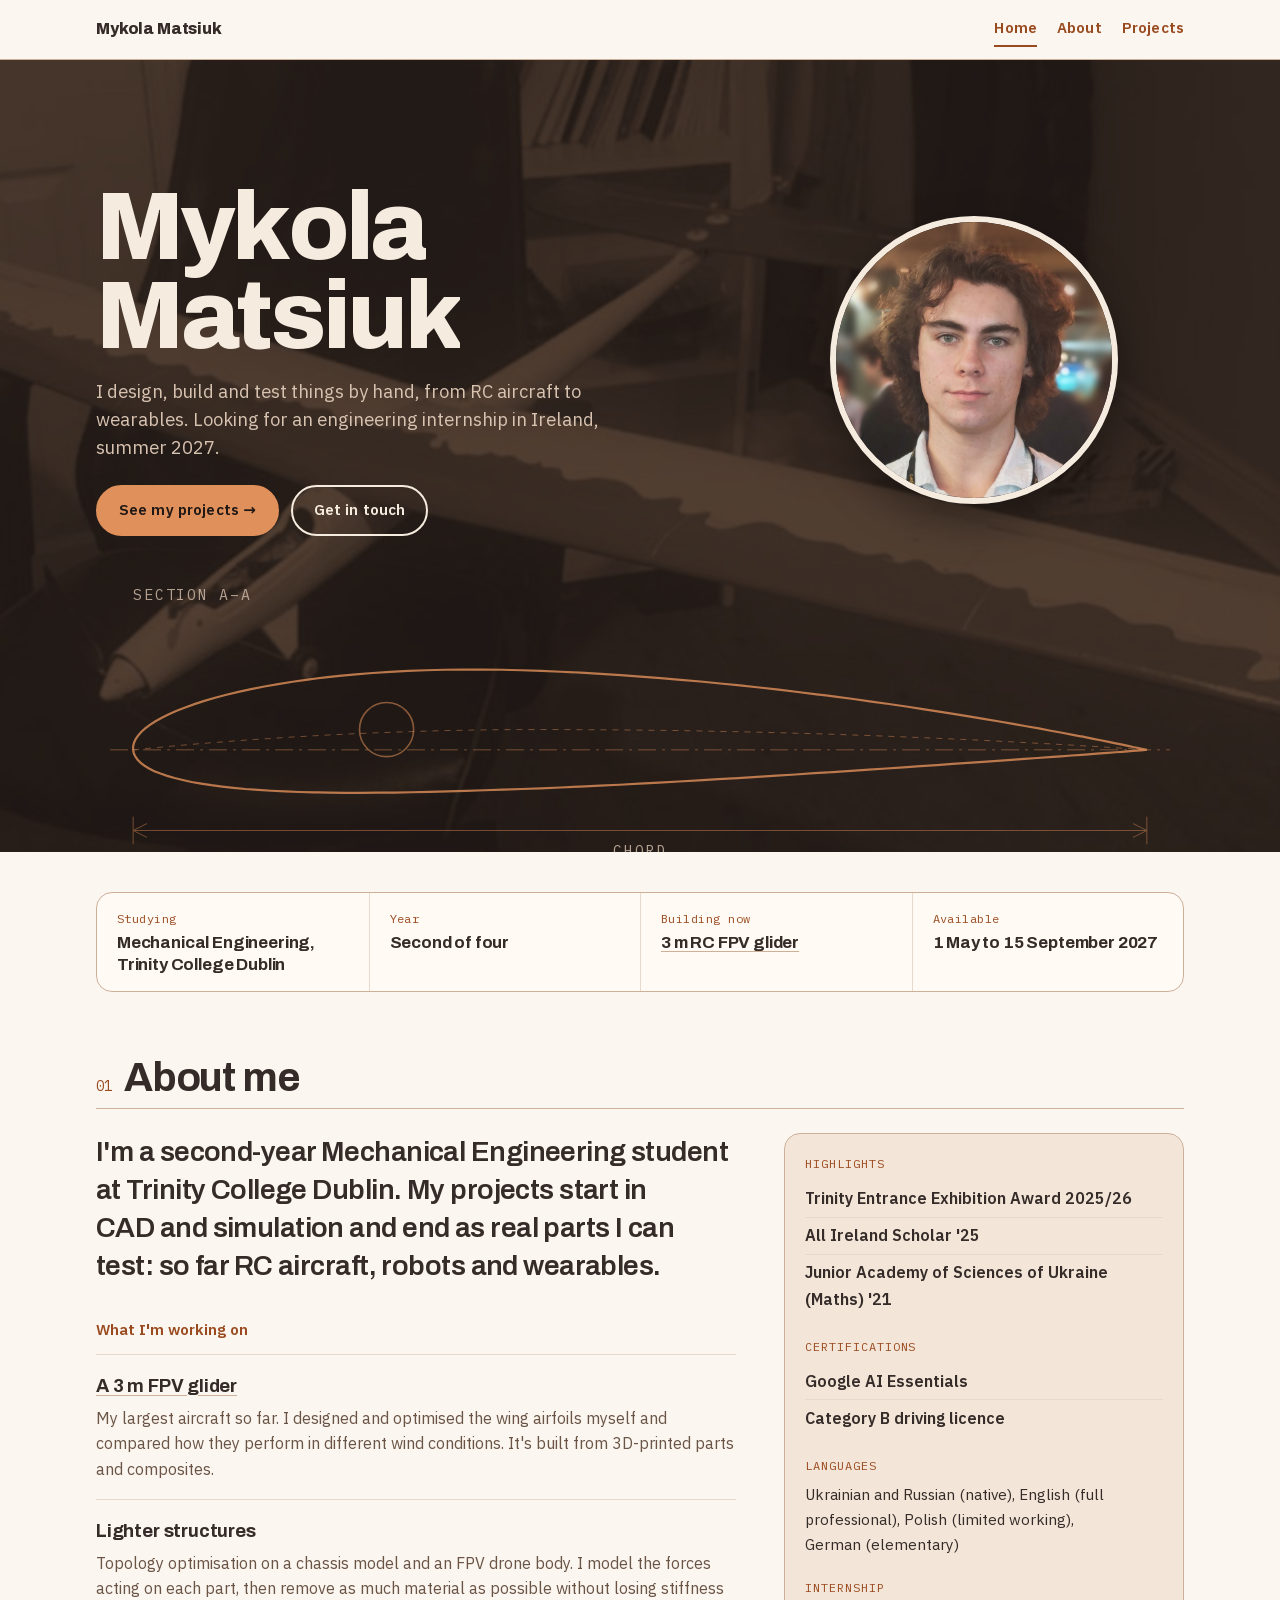
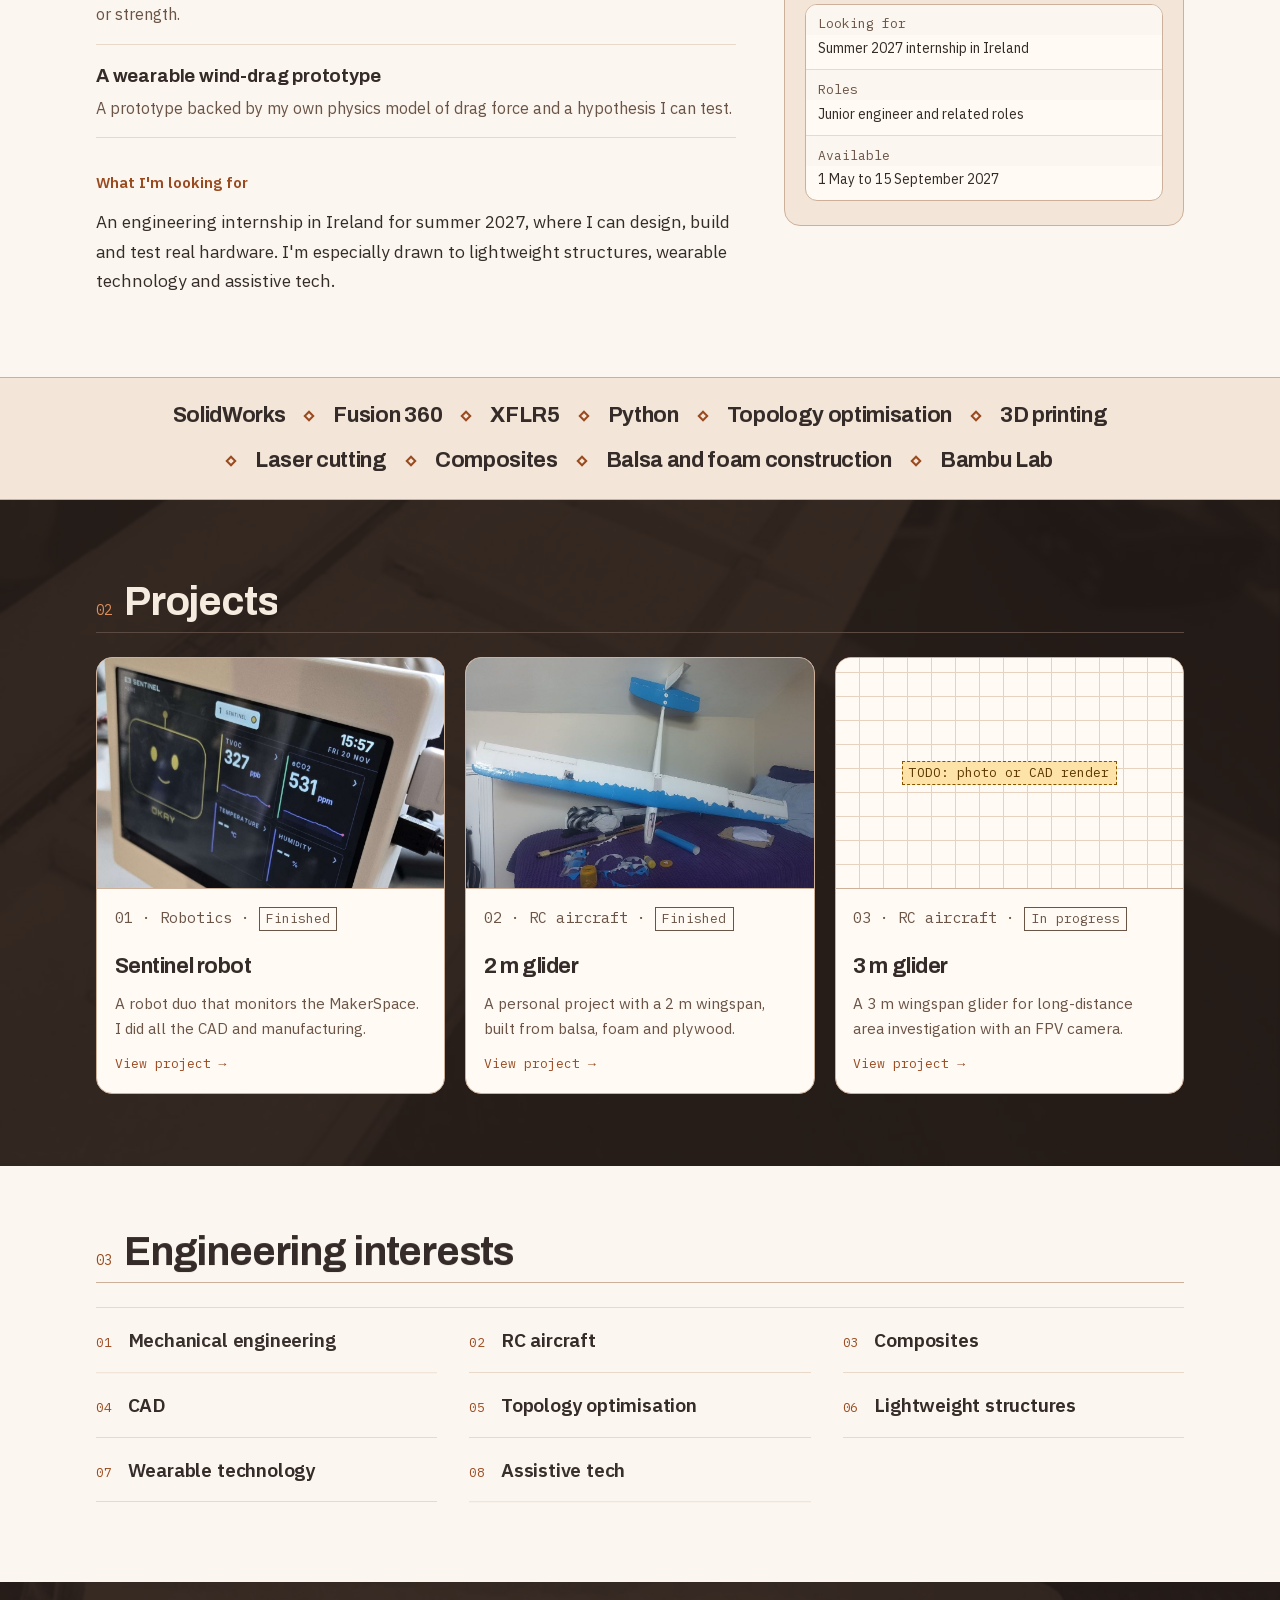
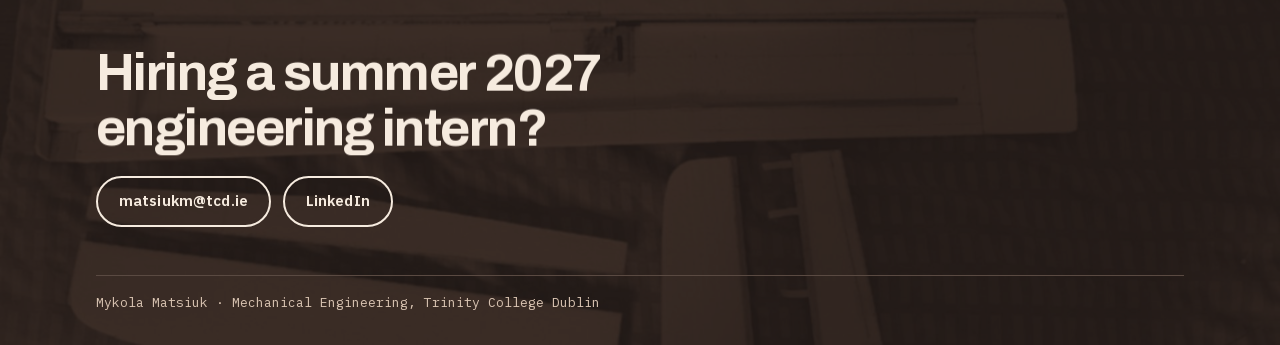
==== commit c10b7fde: "Restructure the About me section on my home page Split the bio into a short intro, three things I'm " ====
--- a/index.html
+++ b/index.html
@@ -8,7 +8,7 @@
   <link rel="icon" href="data:,">
   <link rel="preload" href="fonts/ibm-plex-sans-latin.woff2" as="font" type="font/woff2" crossorigin>
   <link rel="preload" href="fonts/archivo-latin.woff2" as="font" type="font/woff2" crossorigin>
-  <link rel="stylesheet" href="css/style.css?v=11">
+  <link rel="stylesheet" href="css/style.css?v=12">
 </head>
 <body>
   <a class="skip" href="#main">Skip to content</a>
@@ -65,10 +65,26 @@
     <div class="section-head"><span class="num">01</span><h2>About me</h2></div>
     <div class="bio">
       <div class="bio-text">
-        <p class="bio-intro">I'm a second-year Mechanical Engineering student at Trinity College Dublin. I design, build and test RC aircraft and wearables, taking them from CAD and simulation to finished parts.</p>
-        <p>Right now I'm building a <a href="projects/glider-3m.html">3 m RC FPV glider</a>, covering the full design, simulation, testing and manufacturing. I designed and optimised the wing airfoils and analysed their efficiency in different wind conditions. The build combines additive manufacturing with composites.</p>
-        <p>I'm also applying topology optimisation to lightweight structures: a chassis model and an FPV drone body. I modelled the external and internal forces, with the aim of cutting weight while keeping stiffness and strength. Separately, I worked on a wearable wind-drag prototype, backed by a physics model of drag force and a testable hypothesis.</p>
-        <p>I'm most interested in lightweight structures, wearable technology and assistive tech, and in how designs are turned into real parts. I'm looking for an engineering internship in Ireland in summer 2027 where I can design, build and test.</p>
+        <p class="bio-intro">I'm a second-year Mechanical Engineering student at Trinity College Dublin. My projects start in CAD and simulation and end as real parts I can test: so far RC aircraft, robots and wearables.</p>
+
+        <h3 class="bio-label">What I'm working on</h3>
+        <ul class="bio-now">
+          <li>
+            <h4><a href="projects/glider-3m.html">A 3 m FPV glider</a></h4>
+            <p>My largest aircraft so far. I designed and optimised the wing airfoils myself and compared how they perform in different wind conditions. It's built from 3D-printed parts and composites.</p>
+          </li>
+          <li>
+            <h4>Lighter structures</h4>
+            <p>Topology optimisation on a chassis model and an FPV drone body. I model the forces acting on each part, then remove as much material as possible without losing stiffness or strength.</p>
+          </li>
+          <li>
+            <h4>A wearable wind-drag prototype</h4>
+            <p>A prototype backed by my own physics model of drag force and a hypothesis I can test.</p>
+          </li>
+        </ul>
+
+        <h3 class="bio-label">What I'm looking for</h3>
+        <p>An engineering internship in Ireland for summer 2027, where I can design, build and test real hardware. I'm especially drawn to lightweight structures, wearable technology and assistive tech.</p>
       </div>
 
       <aside class="fact-card" aria-label="Key facts">
--- a/css/style.css
+++ b/css/style.css
@@ -1157,3 +1157,40 @@
   .gallery-row { display: flex; align-items: flex-start; gap: 1.25rem; }
   .gallery-row figure { flex: var(--r, 1) 1 0; min-width: 0; }
 }
+
+/* Home bio: intro, then "What I'm working on" as a short list, then "What I'm looking for" */
+.bio-label {
+  margin: 2rem 0 0.75rem;
+  color: var(--accent);
+  font-family: var(--sans);
+  font-size: 0.95rem;
+  font-weight: 600;
+  letter-spacing: 0;
+}
+
+.bio-now {
+  display: grid;
+  gap: 0;
+  margin: 0;
+  padding: 0;
+  list-style: none;
+  max-width: none;
+  border-top: 1px solid var(--rule);
+}
+
+.bio-now li {
+  padding: 1rem 0;
+  border-bottom: 1px solid var(--rule);
+}
+
+.bio-now h4 {
+  margin: 0 0 0.3rem;
+  font-family: var(--display);
+  font-size: 1.15rem;
+  font-weight: 700;
+  letter-spacing: -0.01em;
+}
+
+.bio-now h4 a { color: var(--text); text-decoration-color: var(--line); }
+.bio-now h4 a:hover { color: var(--accent); }
+.bio-text .bio-now p { margin: 0; font-size: 1rem; line-height: 1.6; color: var(--muted); }
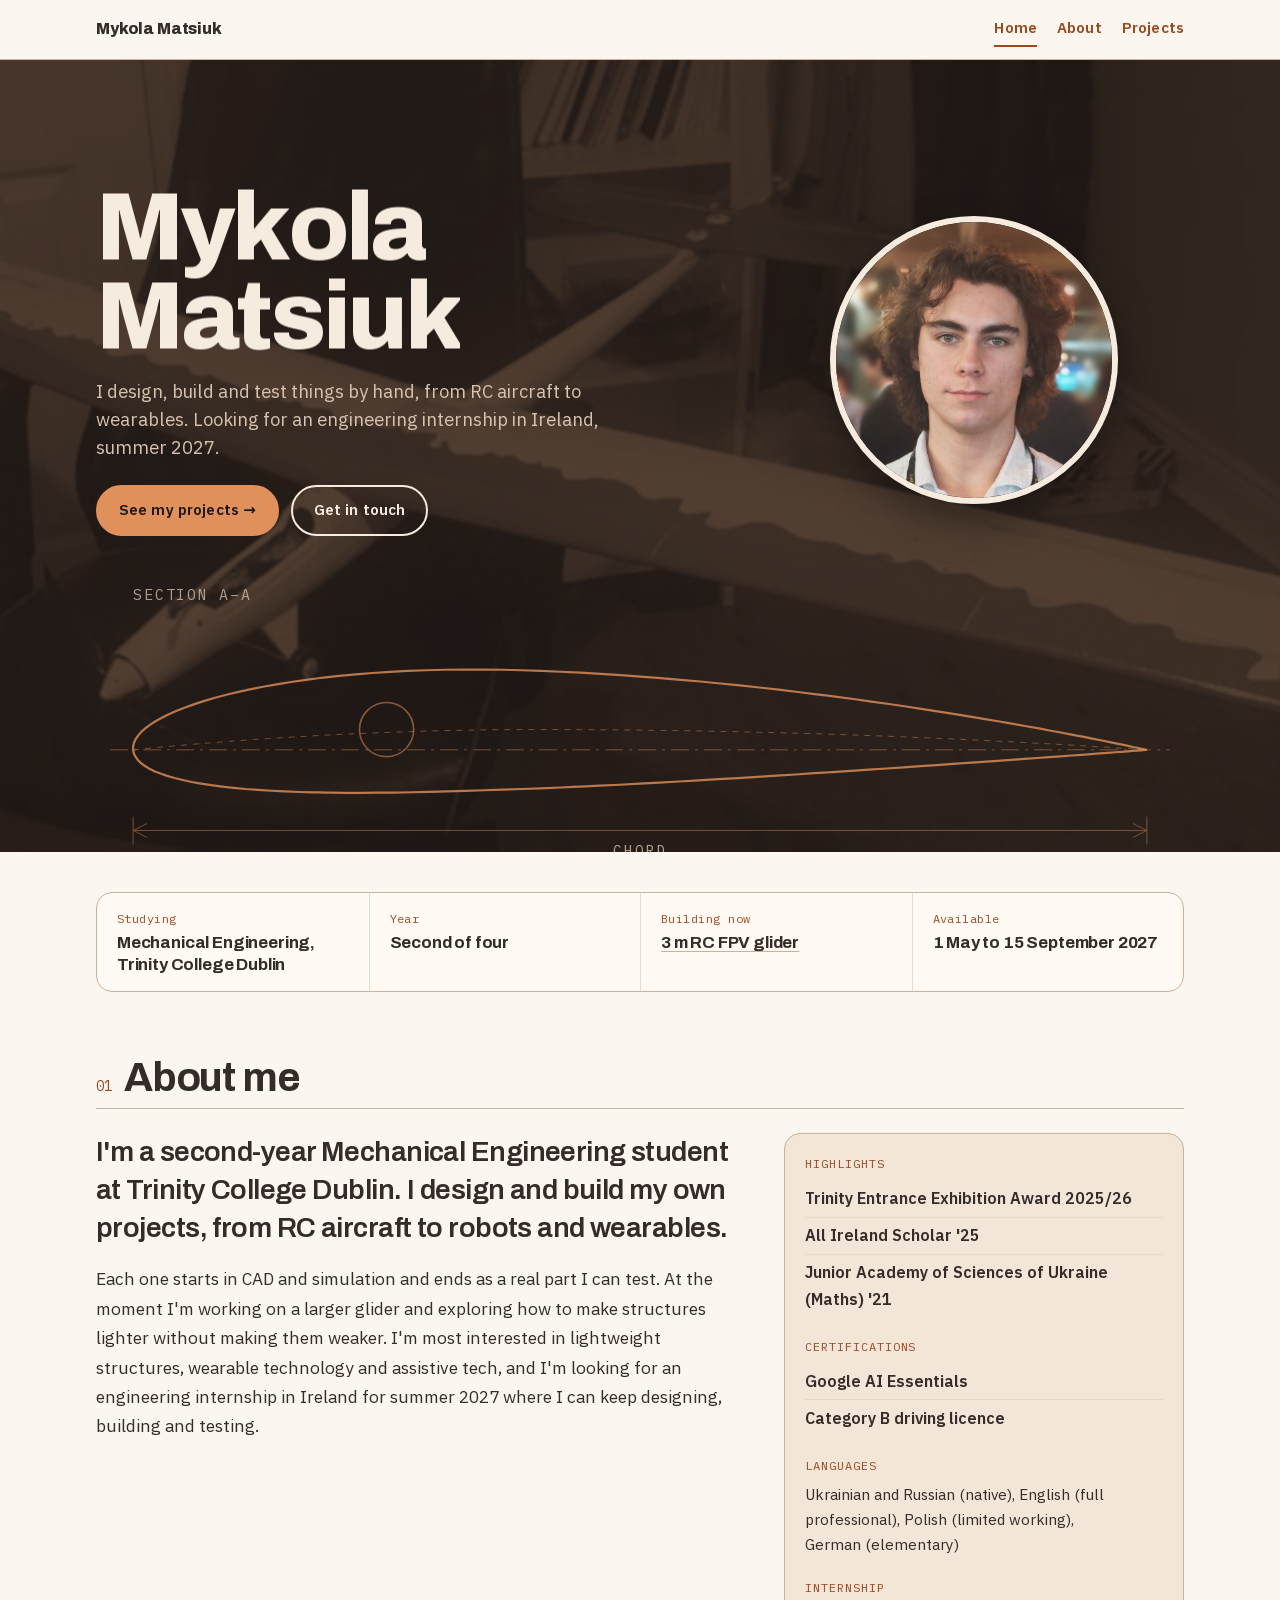
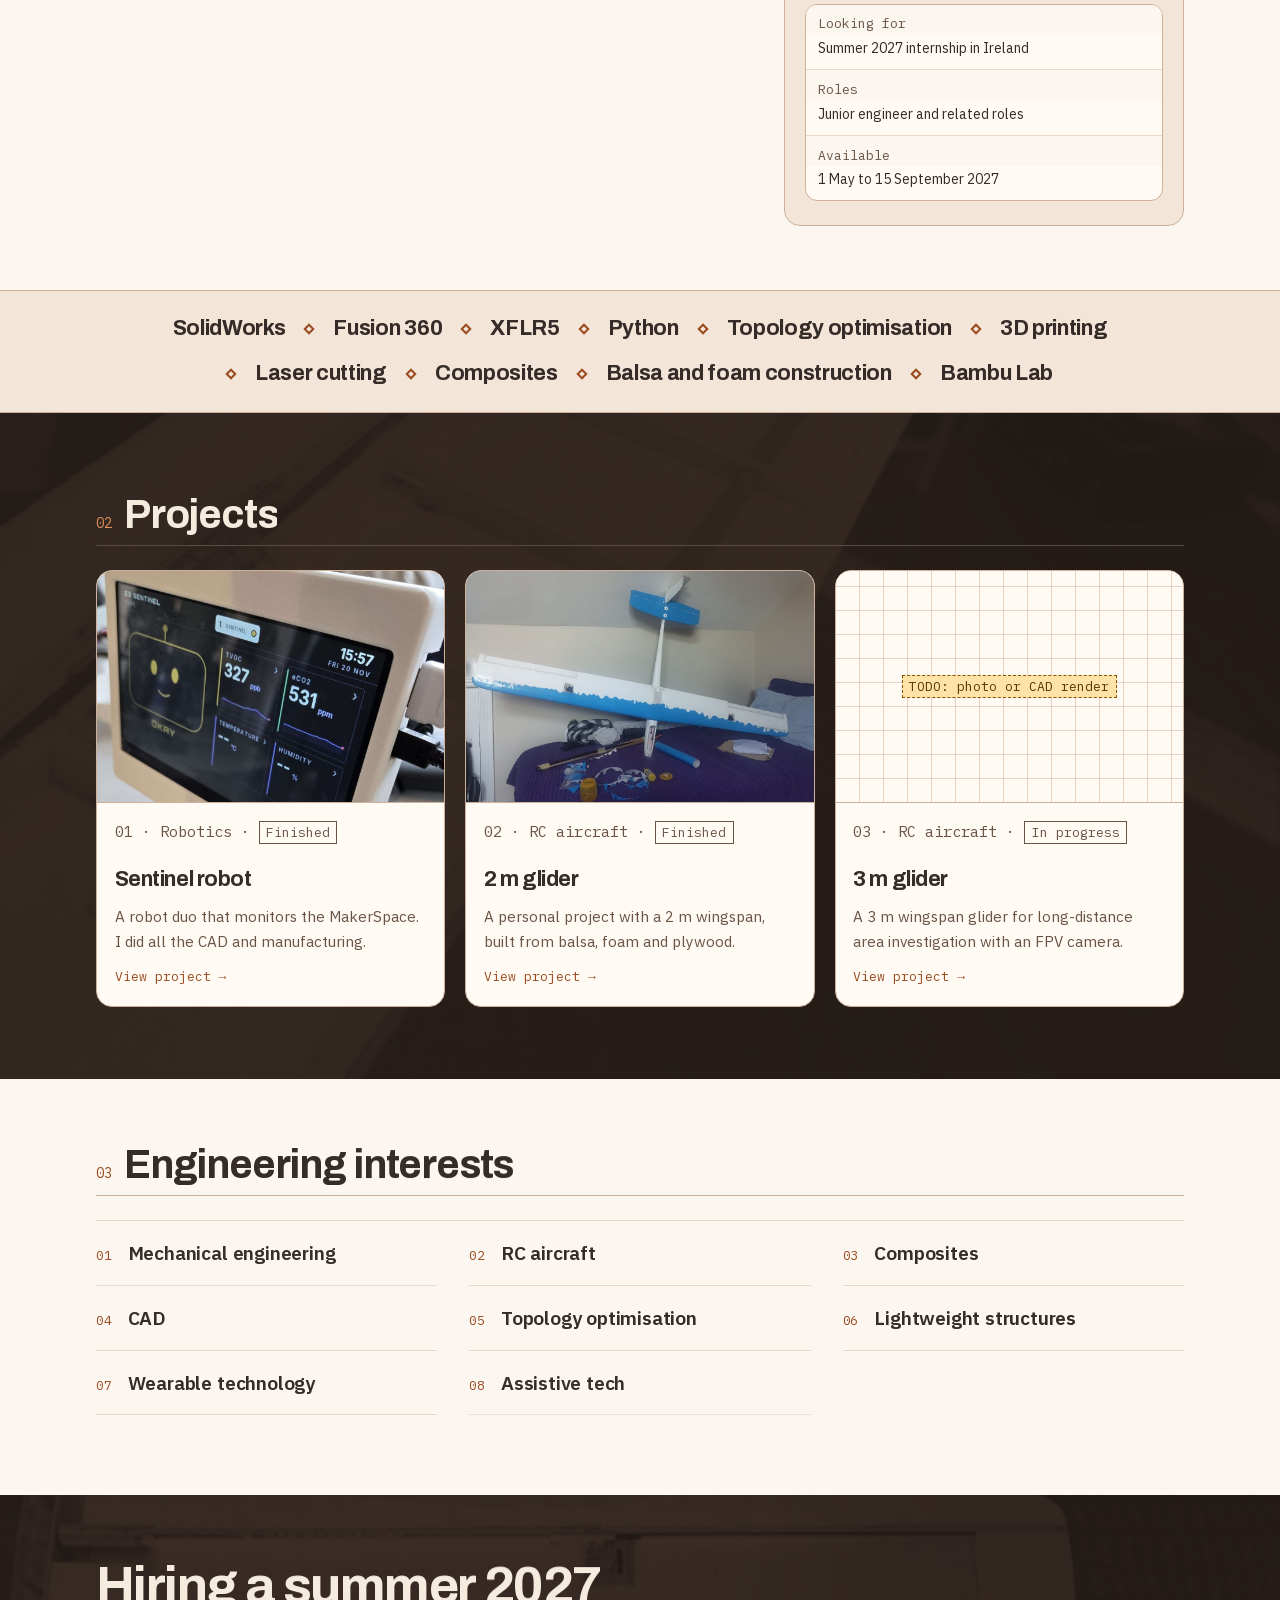
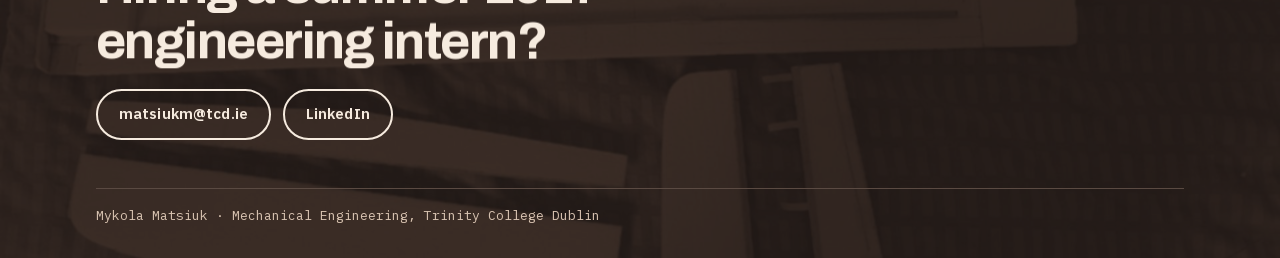
==== commit 2b4b1b2f: "Shorten my home page bio into one piece Keep the bio general and leave the project details to the pr" ====
--- a/index.html
+++ b/index.html
@@ -8,7 +8,7 @@
   <link rel="icon" href="data:,">
   <link rel="preload" href="fonts/ibm-plex-sans-latin.woff2" as="font" type="font/woff2" crossorigin>
   <link rel="preload" href="fonts/archivo-latin.woff2" as="font" type="font/woff2" crossorigin>
-  <link rel="stylesheet" href="css/style.css?v=12">
+  <link rel="stylesheet" href="css/style.css?v=13">
 </head>
 <body>
   <a class="skip" href="#main">Skip to content</a>
@@ -65,26 +65,8 @@
     <div class="section-head"><span class="num">01</span><h2>About me</h2></div>
     <div class="bio">
       <div class="bio-text">
-        <p class="bio-intro">I'm a second-year Mechanical Engineering student at Trinity College Dublin. My projects start in CAD and simulation and end as real parts I can test: so far RC aircraft, robots and wearables.</p>
-
-        <h3 class="bio-label">What I'm working on</h3>
-        <ul class="bio-now">
-          <li>
-            <h4><a href="projects/glider-3m.html">A 3 m FPV glider</a></h4>
-            <p>My largest aircraft so far. I designed and optimised the wing airfoils myself and compared how they perform in different wind conditions. It's built from 3D-printed parts and composites.</p>
-          </li>
-          <li>
-            <h4>Lighter structures</h4>
-            <p>Topology optimisation on a chassis model and an FPV drone body. I model the forces acting on each part, then remove as much material as possible without losing stiffness or strength.</p>
-          </li>
-          <li>
-            <h4>A wearable wind-drag prototype</h4>
-            <p>A prototype backed by my own physics model of drag force and a hypothesis I can test.</p>
-          </li>
-        </ul>
-
-        <h3 class="bio-label">What I'm looking for</h3>
-        <p>An engineering internship in Ireland for summer 2027, where I can design, build and test real hardware. I'm especially drawn to lightweight structures, wearable technology and assistive tech.</p>
+        <p class="bio-intro">I'm a second-year Mechanical Engineering student at Trinity College Dublin. I design and build my own projects, from RC aircraft to robots and wearables.</p>
+        <p>Each one starts in CAD and simulation and ends as a real part I can test. At the moment I'm working on a larger glider and exploring how to make structures lighter without making them weaker. I'm most interested in lightweight structures, wearable technology and assistive tech, and I'm looking for an engineering internship in Ireland for summer 2027 where I can keep designing, building and testing.</p>
       </div>
 
       <aside class="fact-card" aria-label="Key facts">
--- a/css/style.css
+++ b/css/style.css
@@ -1157,40 +1157,3 @@
   .gallery-row { display: flex; align-items: flex-start; gap: 1.25rem; }
   .gallery-row figure { flex: var(--r, 1) 1 0; min-width: 0; }
 }
-
-/* Home bio: intro, then "What I'm working on" as a short list, then "What I'm looking for" */
-.bio-label {
-  margin: 2rem 0 0.75rem;
-  color: var(--accent);
-  font-family: var(--sans);
-  font-size: 0.95rem;
-  font-weight: 600;
-  letter-spacing: 0;
-}
-
-.bio-now {
-  display: grid;
-  gap: 0;
-  margin: 0;
-  padding: 0;
-  list-style: none;
-  max-width: none;
-  border-top: 1px solid var(--rule);
-}
-
-.bio-now li {
-  padding: 1rem 0;
-  border-bottom: 1px solid var(--rule);
-}
-
-.bio-now h4 {
-  margin: 0 0 0.3rem;
-  font-family: var(--display);
-  font-size: 1.15rem;
-  font-weight: 700;
-  letter-spacing: -0.01em;
-}
-
-.bio-now h4 a { color: var(--text); text-decoration-color: var(--line); }
-.bio-now h4 a:hover { color: var(--accent); }
-.bio-text .bio-now p { margin: 0; font-size: 1rem; line-height: 1.6; color: var(--muted); }
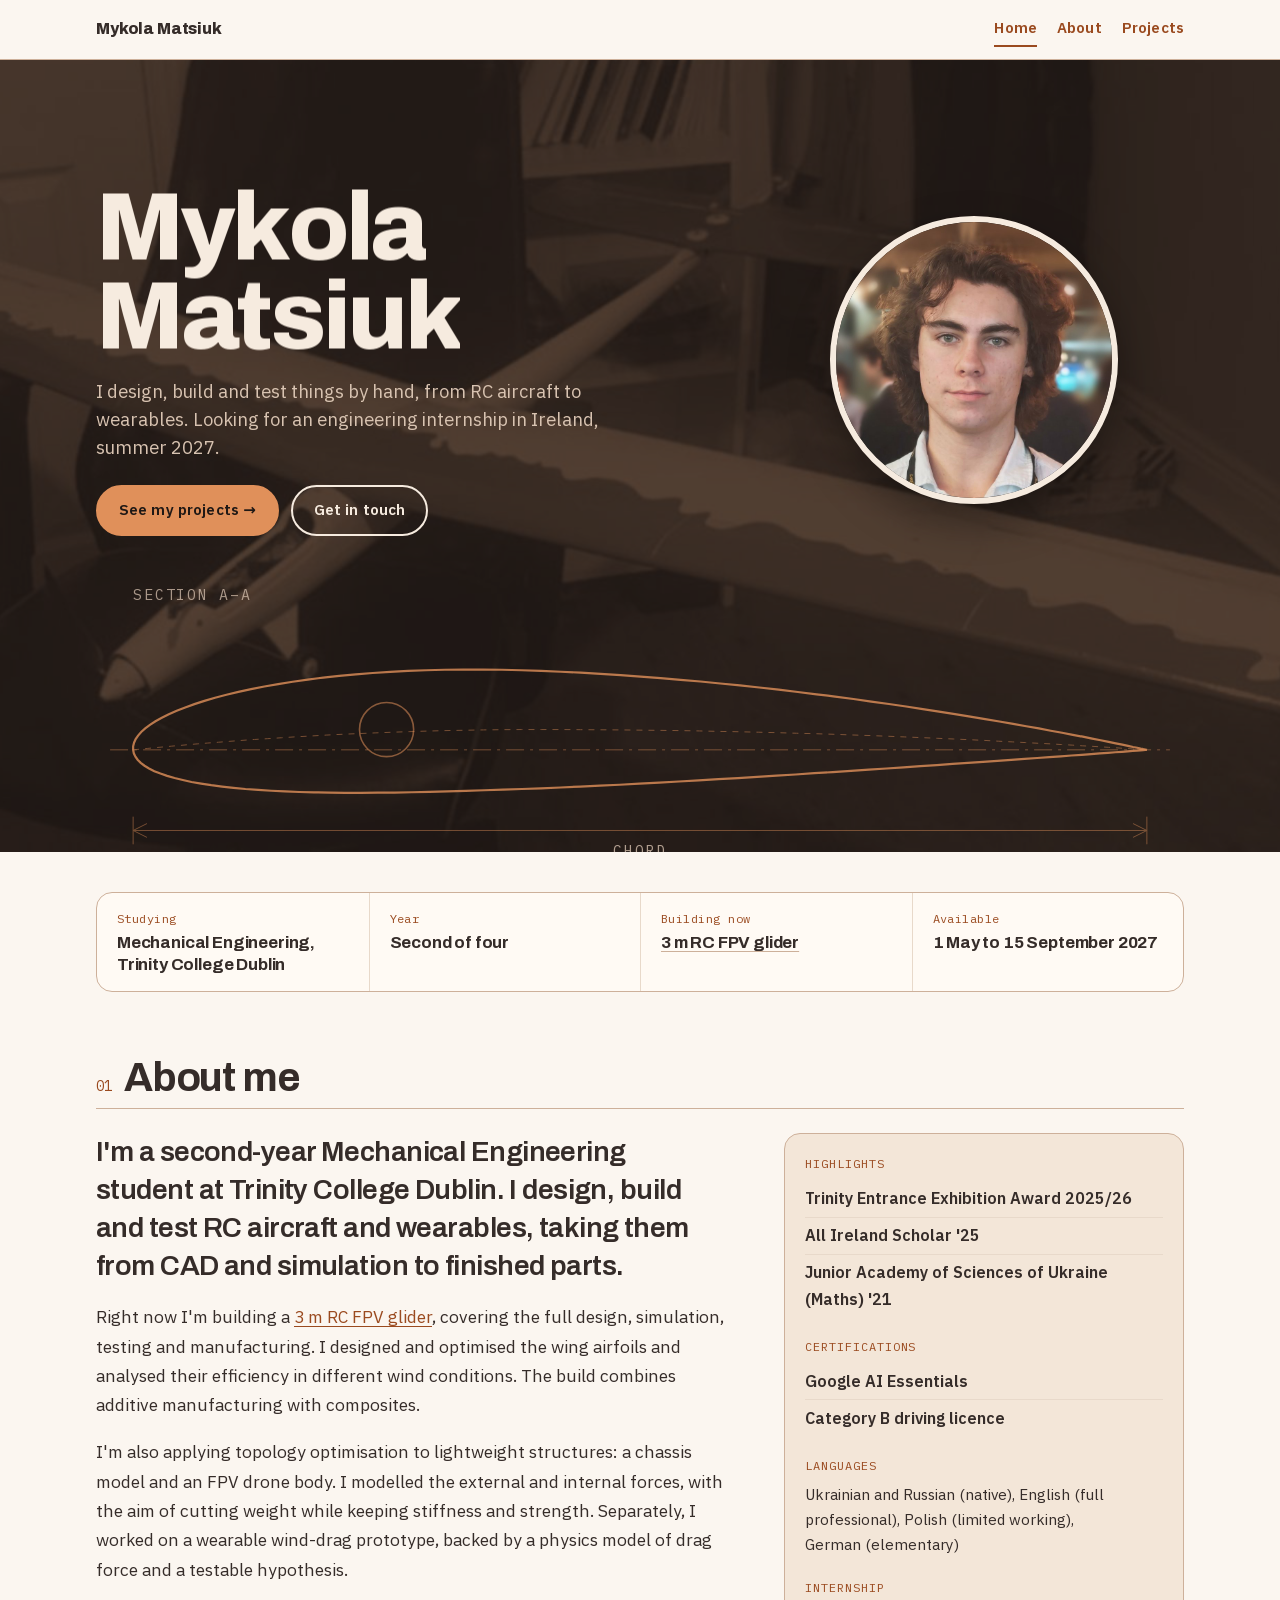
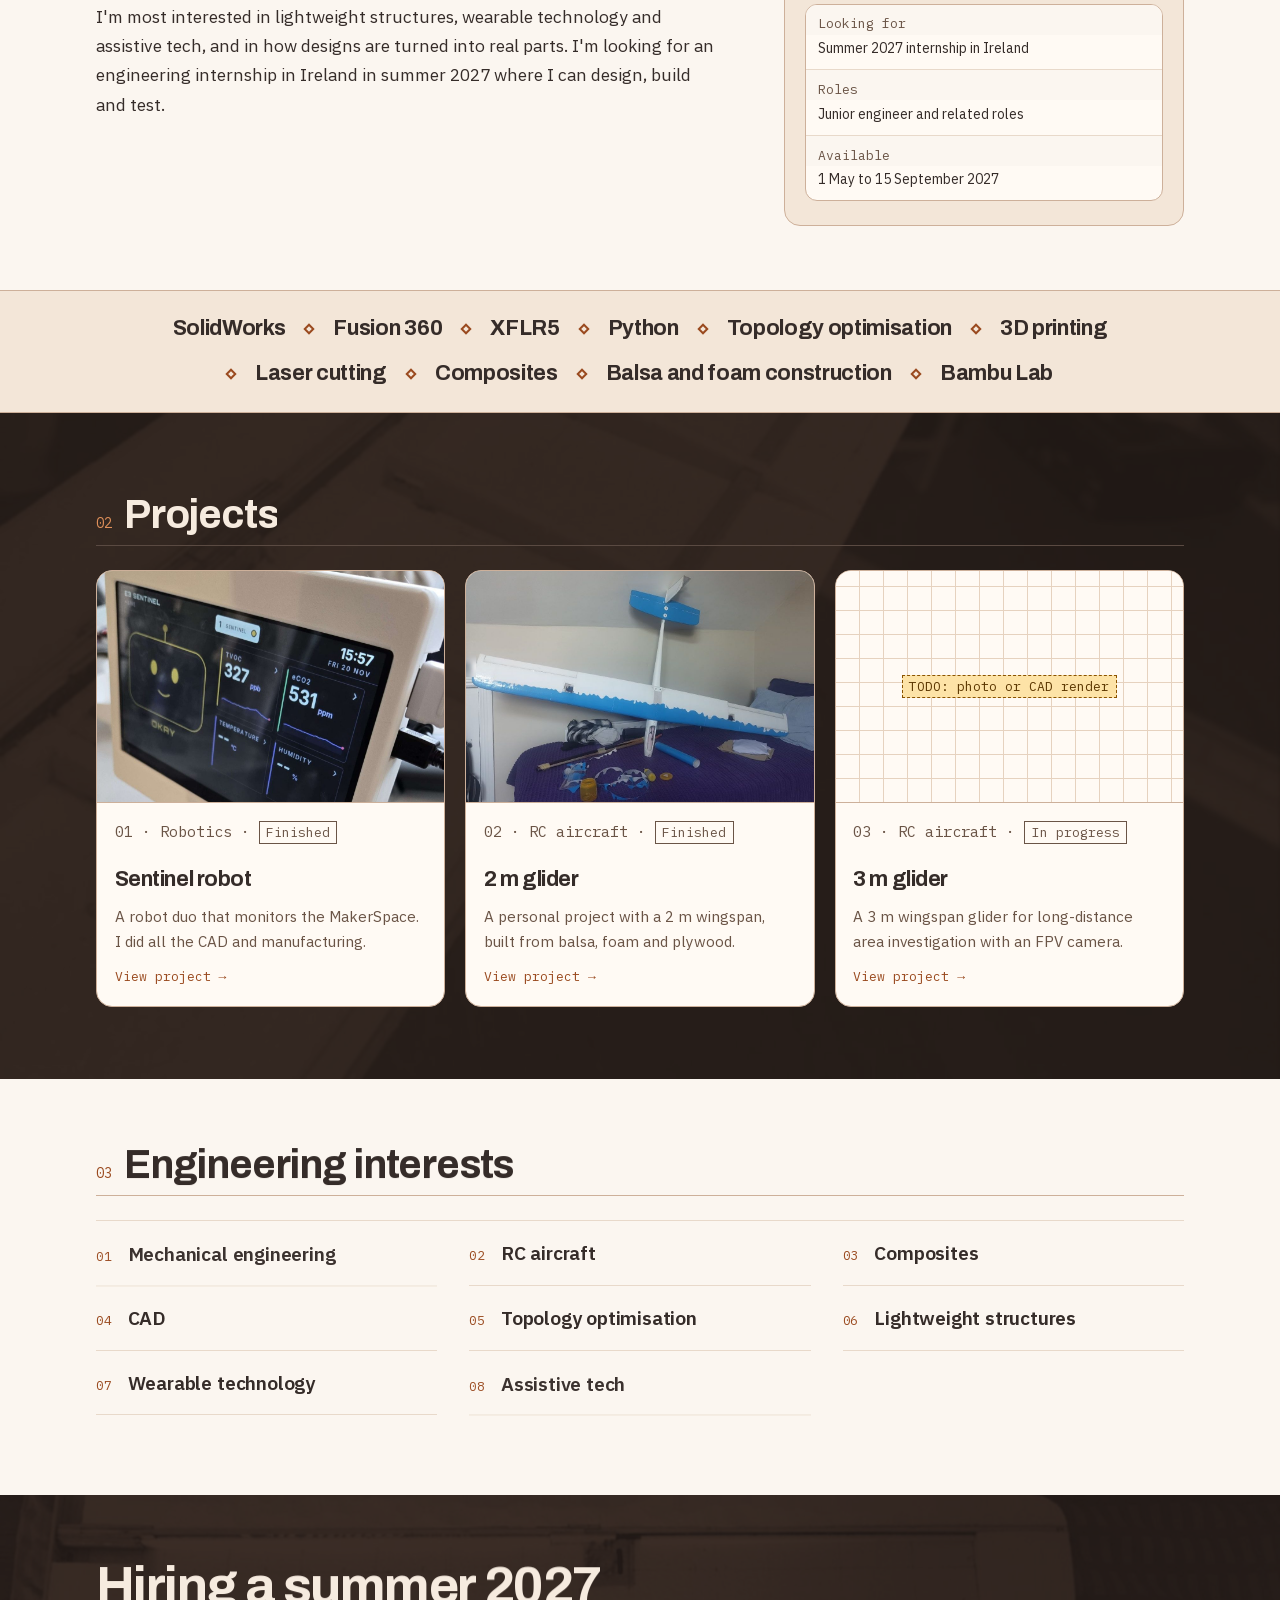
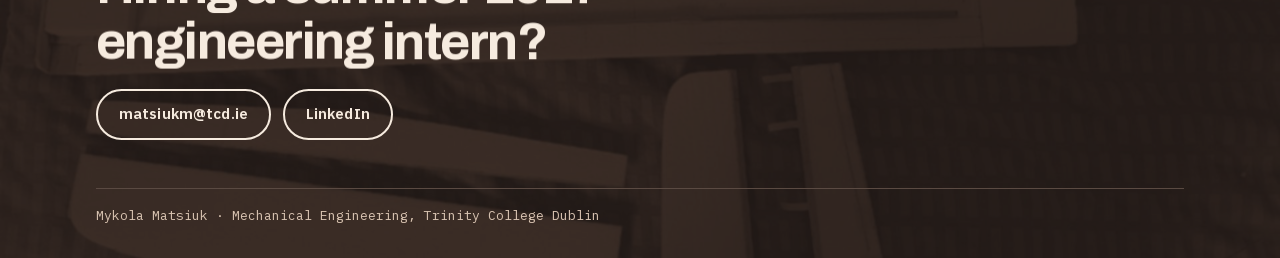
==== commit e11c09fd: "Restore my original home page bio" ====
--- a/index.html
+++ b/index.html
@@ -65,8 +65,10 @@
     <div class="section-head"><span class="num">01</span><h2>About me</h2></div>
     <div class="bio">
       <div class="bio-text">
-        <p class="bio-intro">I'm a second-year Mechanical Engineering student at Trinity College Dublin. I design and build my own projects, from RC aircraft to robots and wearables.</p>
-        <p>Each one starts in CAD and simulation and ends as a real part I can test. At the moment I'm working on a larger glider and exploring how to make structures lighter without making them weaker. I'm most interested in lightweight structures, wearable technology and assistive tech, and I'm looking for an engineering internship in Ireland for summer 2027 where I can keep designing, building and testing.</p>
+        <p class="bio-intro">I'm a second-year Mechanical Engineering student at Trinity College Dublin. I design, build and test RC aircraft and wearables, taking them from CAD and simulation to finished parts.</p>
+        <p>Right now I'm building a <a href="projects/glider-3m.html">3 m RC FPV glider</a>, covering the full design, simulation, testing and manufacturing. I designed and optimised the wing airfoils and analysed their efficiency in different wind conditions. The build combines additive manufacturing with composites.</p>
+        <p>I'm also applying topology optimisation to lightweight structures: a chassis model and an FPV drone body. I modelled the external and internal forces, with the aim of cutting weight while keeping stiffness and strength. Separately, I worked on a wearable wind-drag prototype, backed by a physics model of drag force and a testable hypothesis.</p>
+        <p>I'm most interested in lightweight structures, wearable technology and assistive tech, and in how designs are turned into real parts. I'm looking for an engineering internship in Ireland in summer 2027 where I can design, build and test.</p>
       </div>
 
       <aside class="fact-card" aria-label="Key facts">
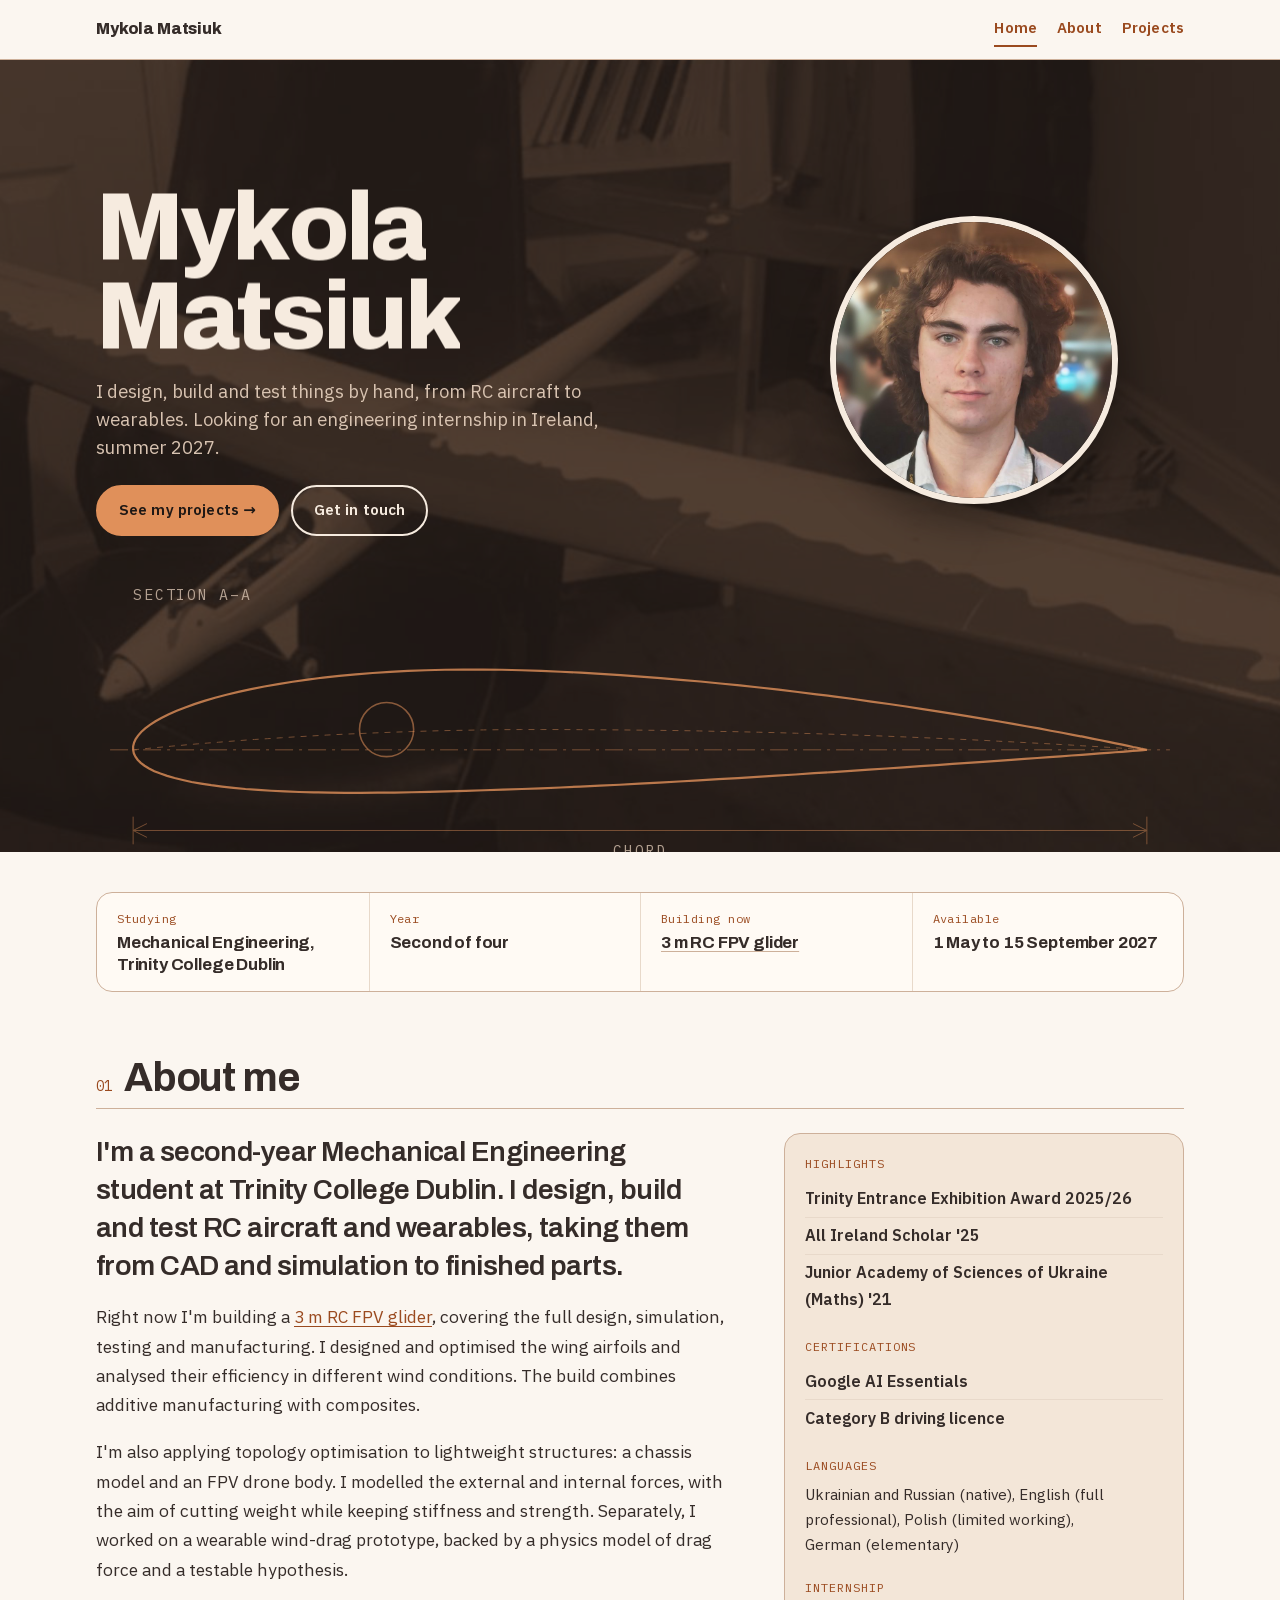
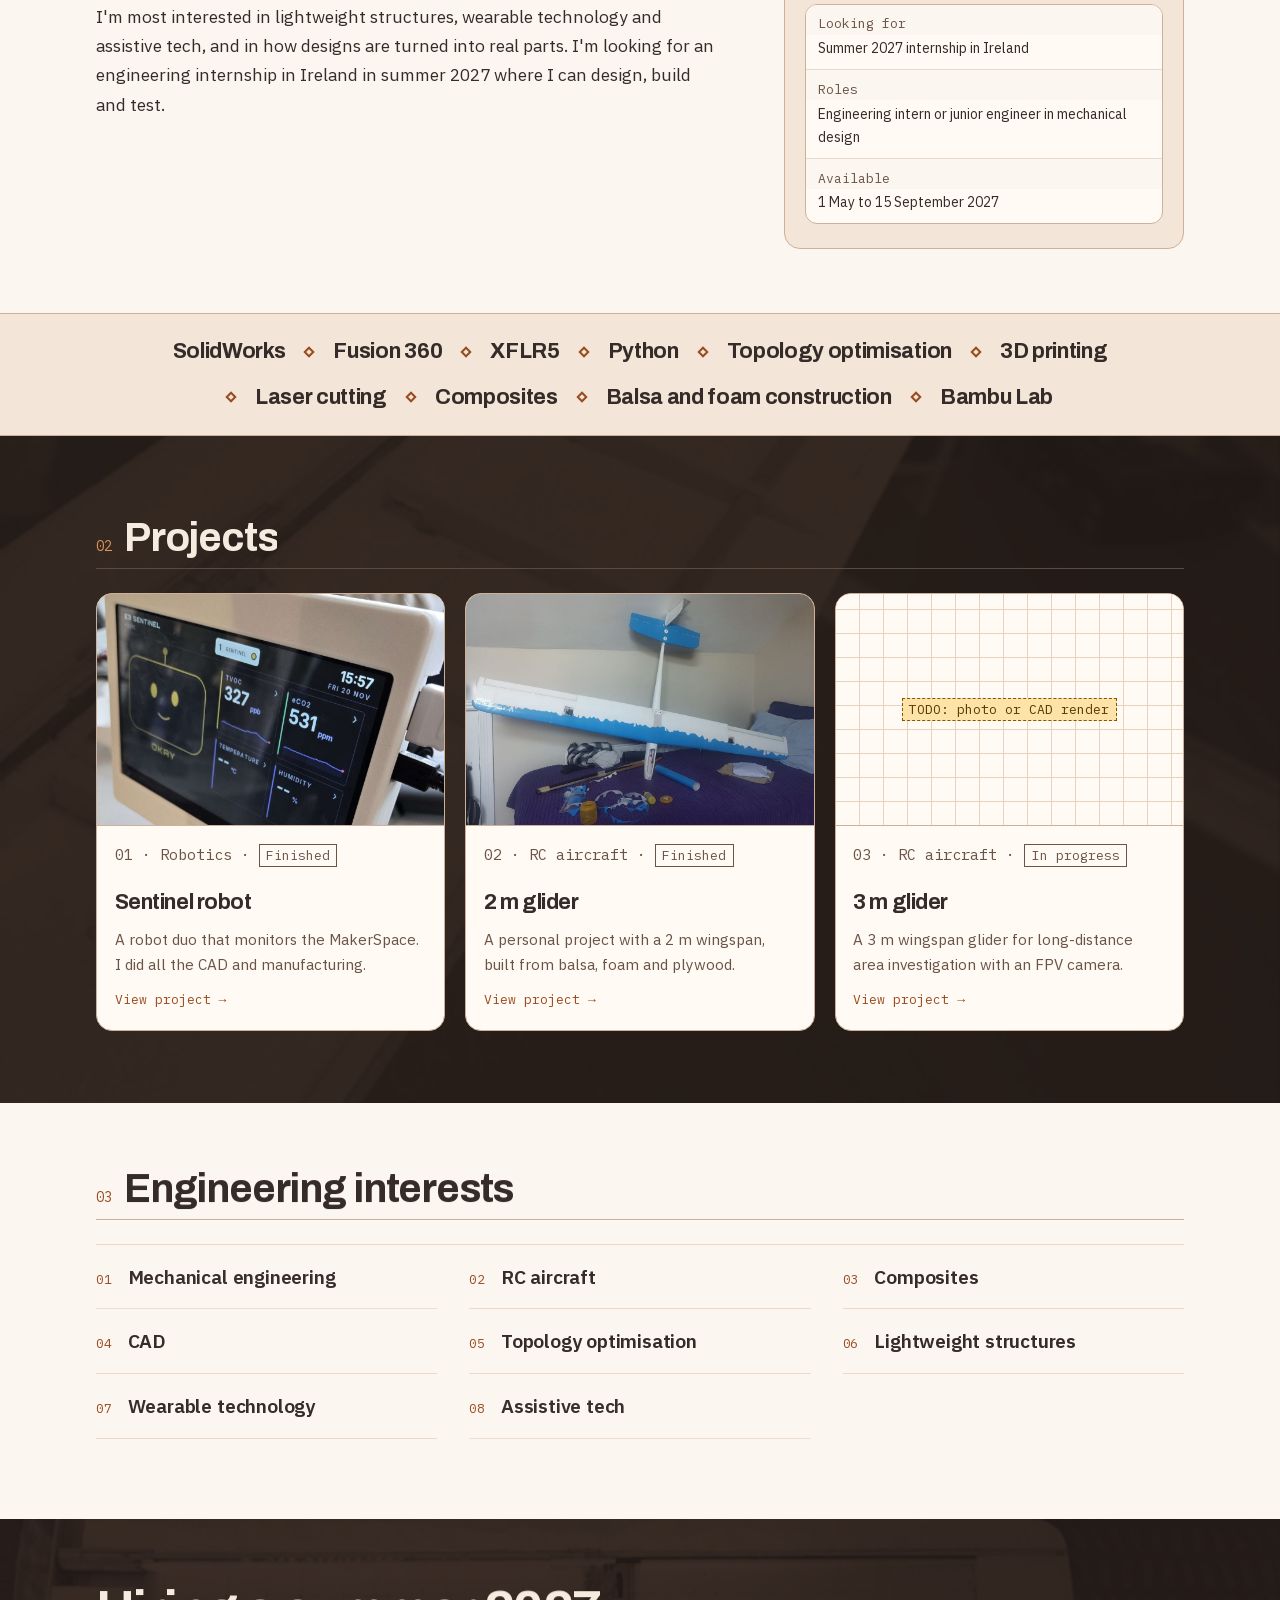
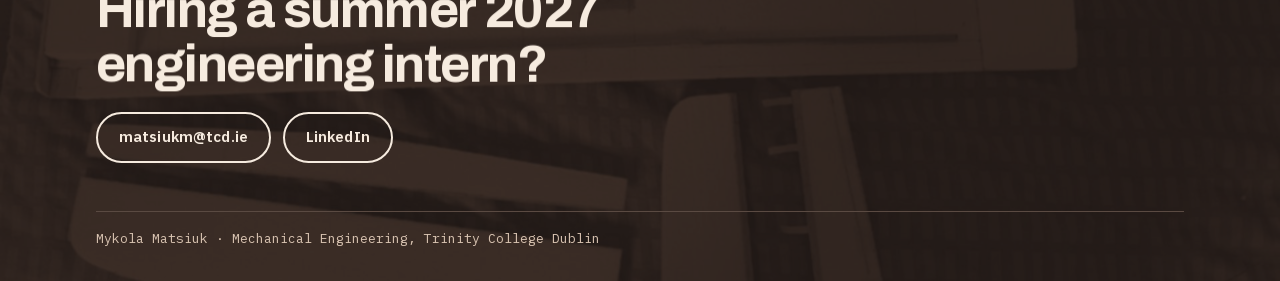
==== commit 6a17fc06: "Reword the roles I'm looking for" ====
--- a/index.html
+++ b/index.html
@@ -89,7 +89,7 @@
         <table class="title-block">
           <tbody>
             <tr><th scope="row">Looking for</th><td>Summer 2027 internship in Ireland</td></tr>
-            <tr><th scope="row">Roles</th><td>Junior engineer and related roles</td></tr>
+            <tr><th scope="row">Roles</th><td>Engineering intern or junior engineer in mechanical design</td></tr>
             <tr><th scope="row">Available</th><td>1 May to 15 September 2027</td></tr>
           </tbody>
         </table>
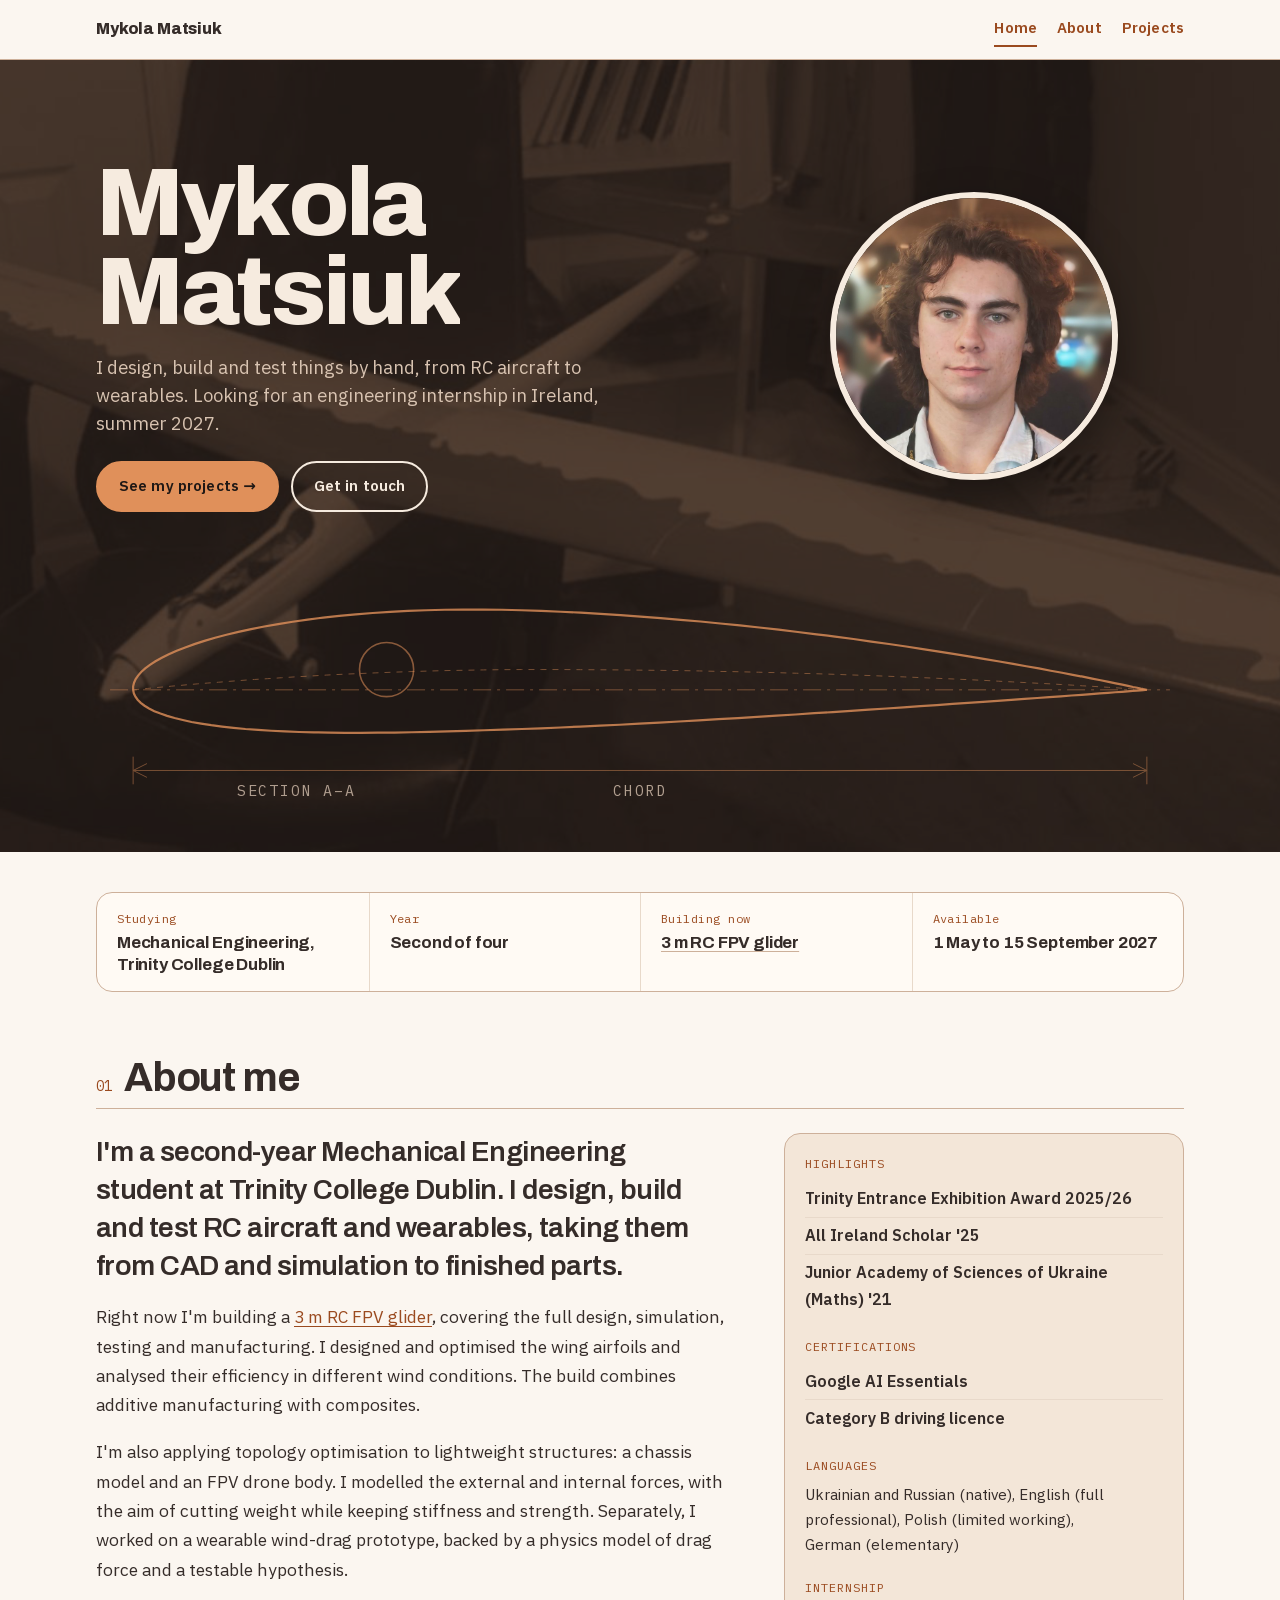
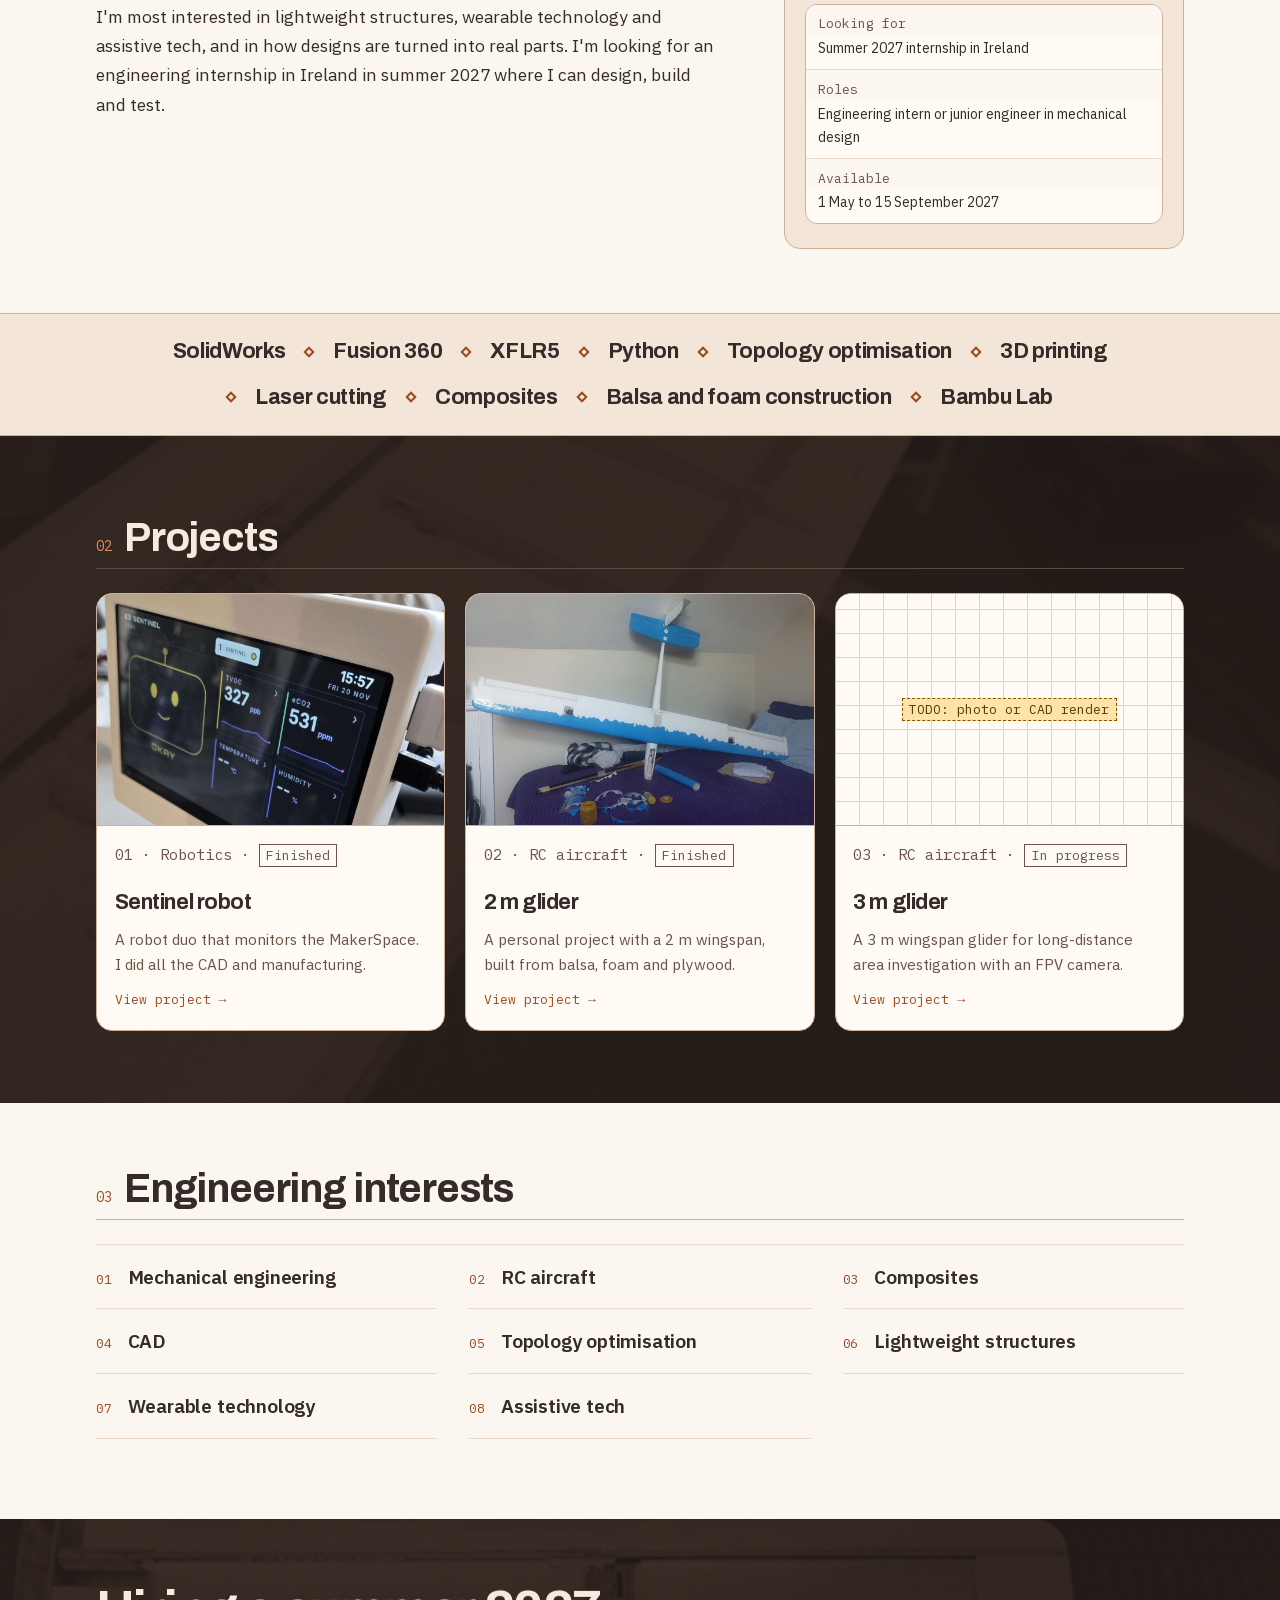
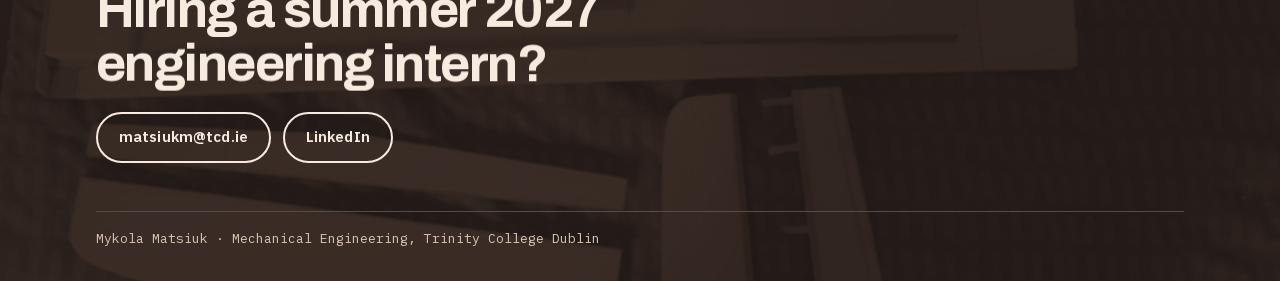
==== commit 0cdbecfd: "Keep the wing drawing's labels inside the hero The CHORD label was cut off at the bottom of the hero" ====
--- a/index.html
+++ b/index.html
@@ -8,7 +8,7 @@
   <link rel="icon" href="data:,">
   <link rel="preload" href="fonts/ibm-plex-sans-latin.woff2" as="font" type="font/woff2" crossorigin>
   <link rel="preload" href="fonts/archivo-latin.woff2" as="font" type="font/woff2" crossorigin>
-  <link rel="stylesheet" href="css/style.css?v=13">
+  <link rel="stylesheet" href="css/style.css?v=14">
 </head>
 <body>
   <a class="skip" href="#main">Skip to content</a>
@@ -35,7 +35,7 @@
         <circle class="draw-line" cx="280.0" cy="152.4" r="23.5"/>
         <path class="draw-line draw-thin" d="M60,240 L940,240 M60,228 L60,252 M940,228 L940,252 M72,234 L60,240 L72,246 M928,234 L940,240 L928,246"/>
         <text class="draw-label" x="500.0" y="262" text-anchor="middle">CHORD</text>
-        <text class="draw-label" x="60" y="40">SECTION A–A</text>
+        <text class="draw-label" x="150" y="262">SECTION A–A</text>
       </svg>
       <div class="wrap hero-inner">
       <div class="hero-text">
--- a/css/style.css
+++ b/css/style.css
@@ -300,7 +300,7 @@
   position: absolute;
   z-index: -1;
   left: 50%;
-  bottom: -3rem;
+  bottom: 0.75rem;
   width: min(72rem, 125%);
   transform: translateX(-50%);
   height: auto;
@@ -330,7 +330,7 @@
   gap: 2.5rem;
   padding-top: 4rem;
   /* leave a strip along the bottom for the wing-section drawing */
-  padding-bottom: clamp(9rem, 24vw, 17rem);
+  padding-bottom: clamp(12rem, 28vw, 20rem);
 }
 
 .hero h1 {
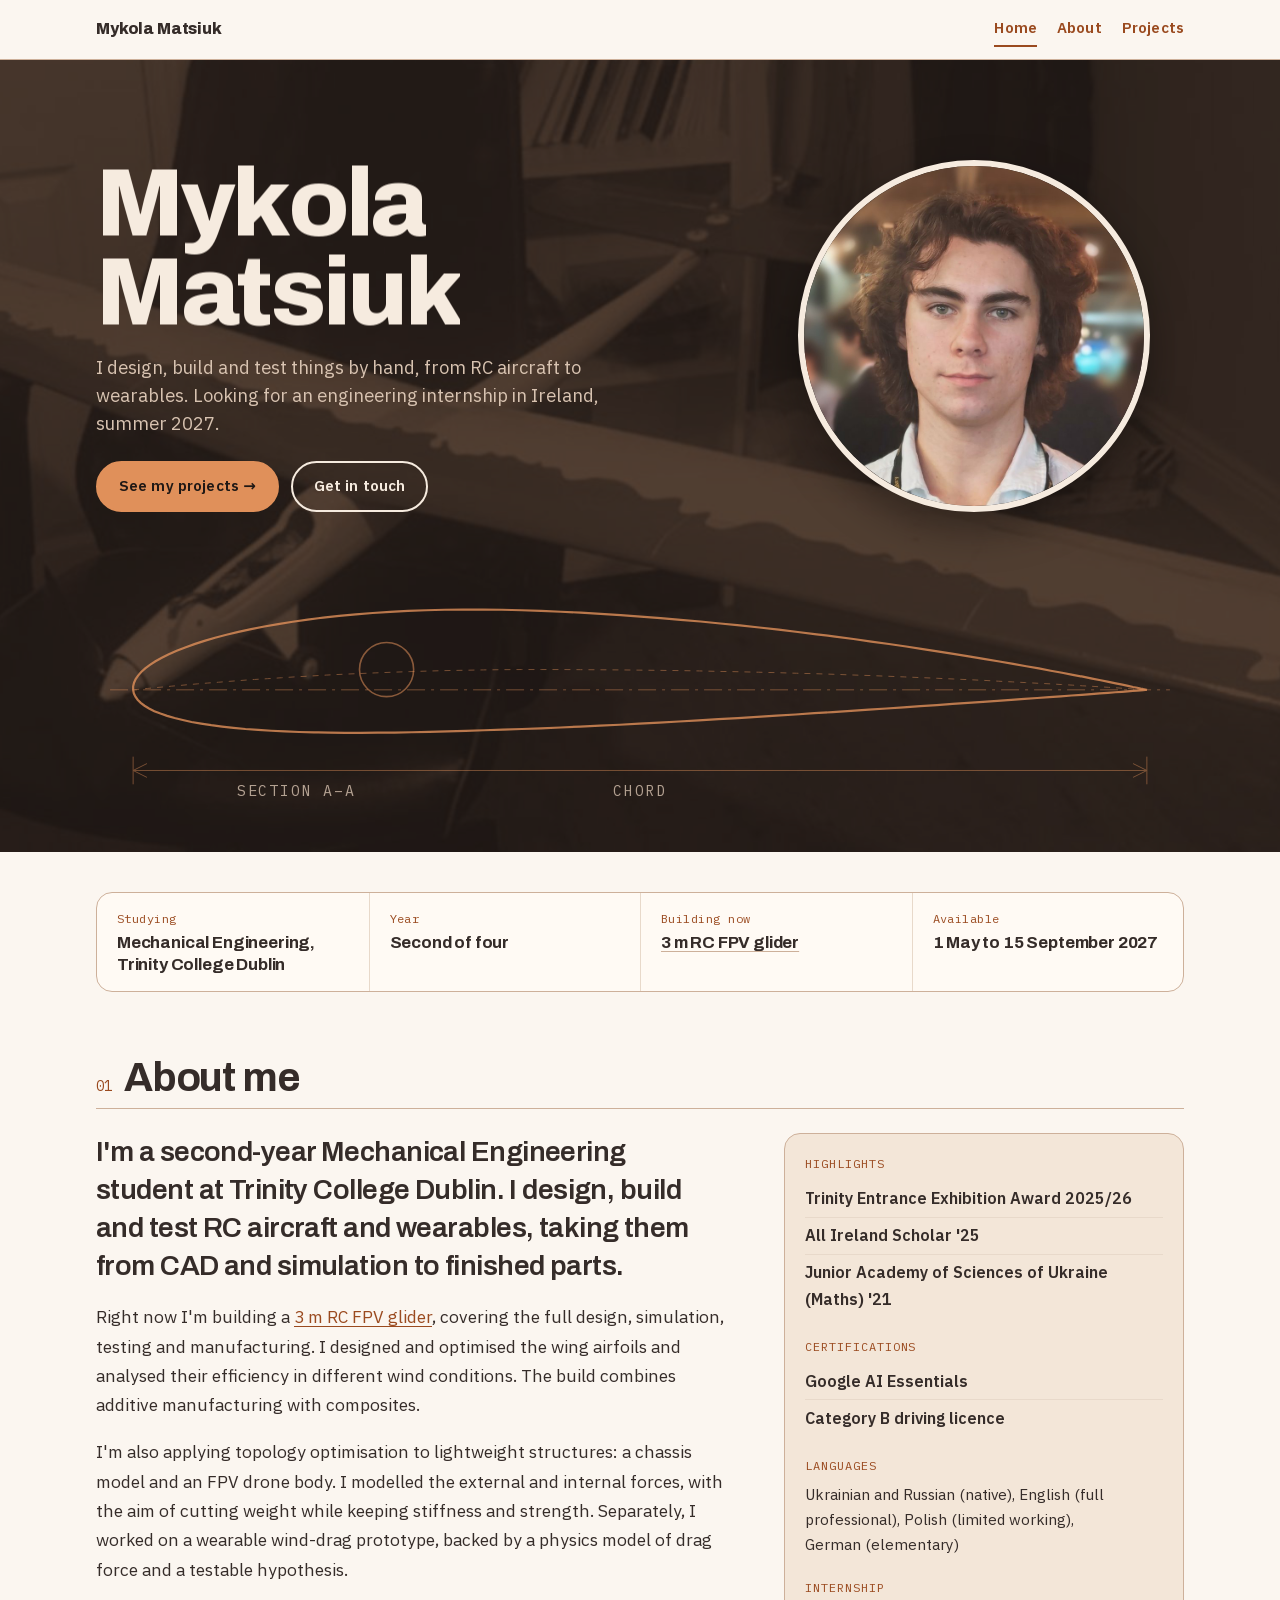
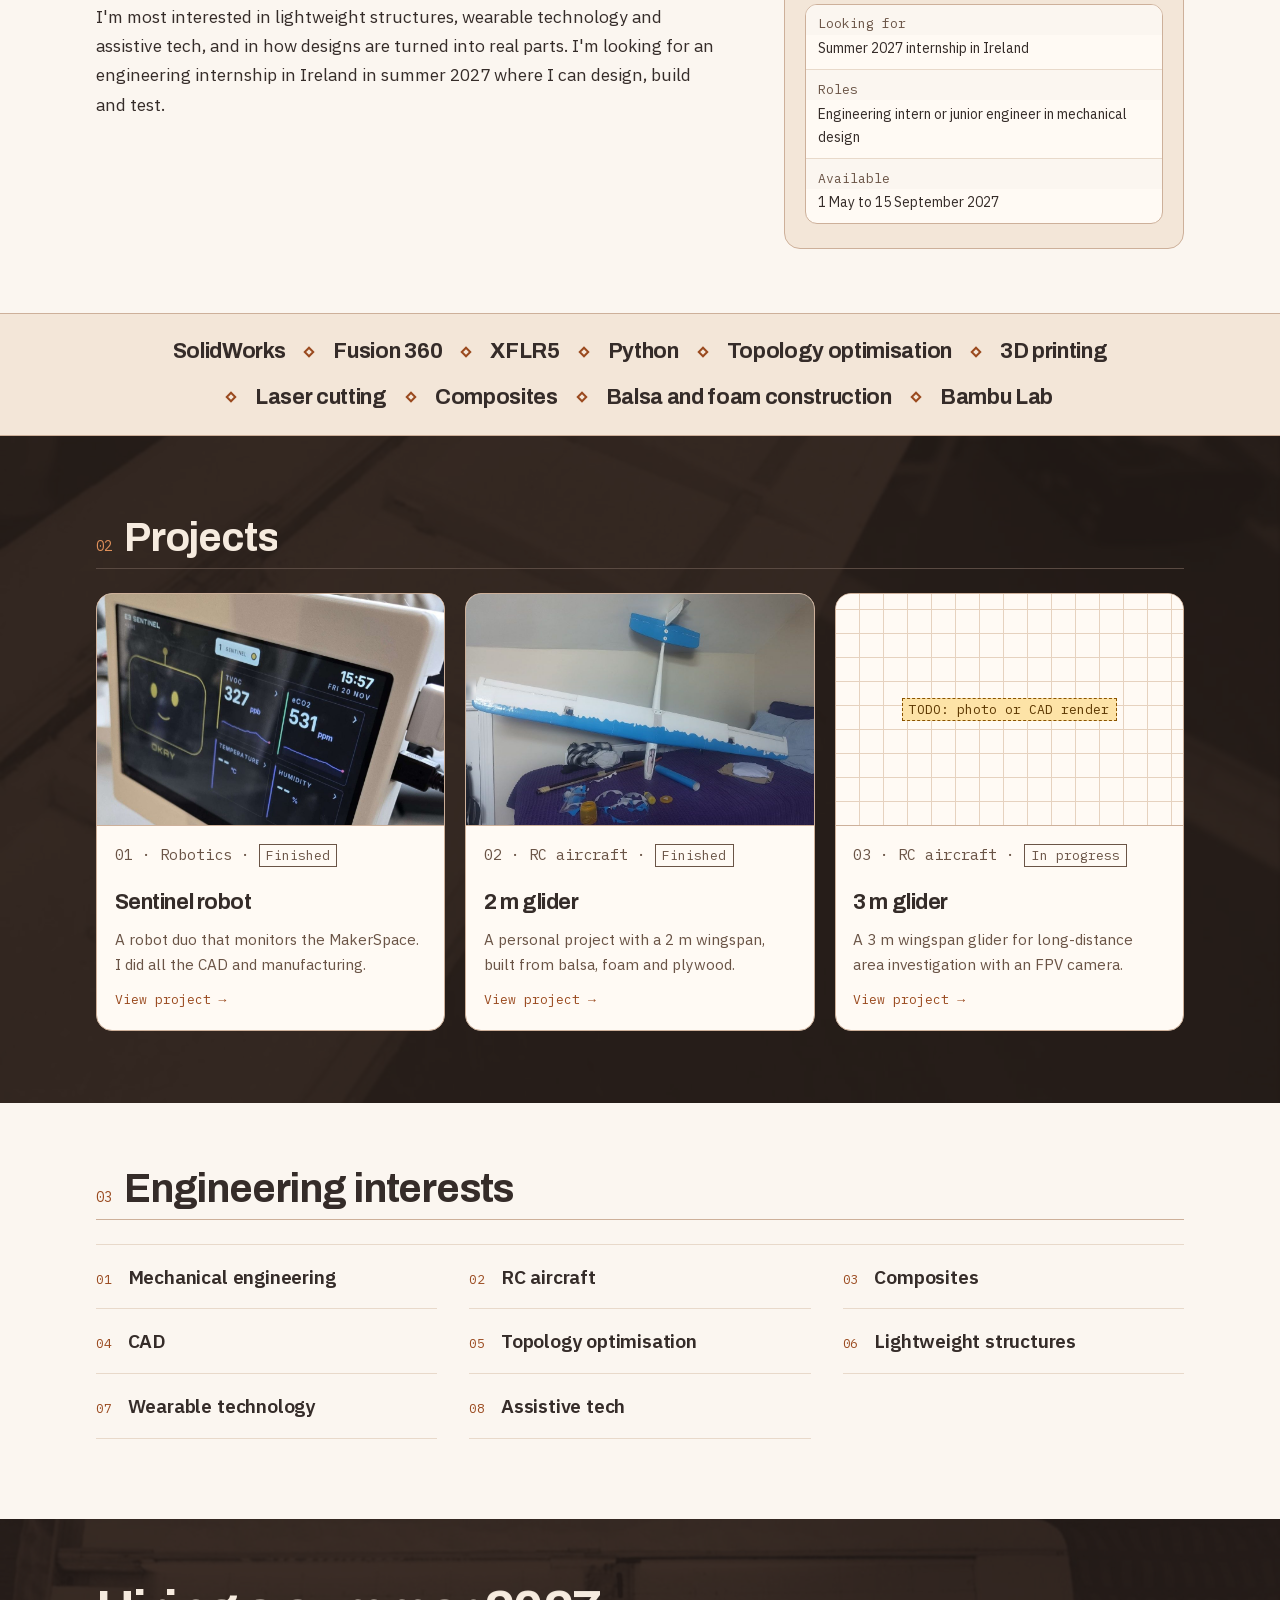
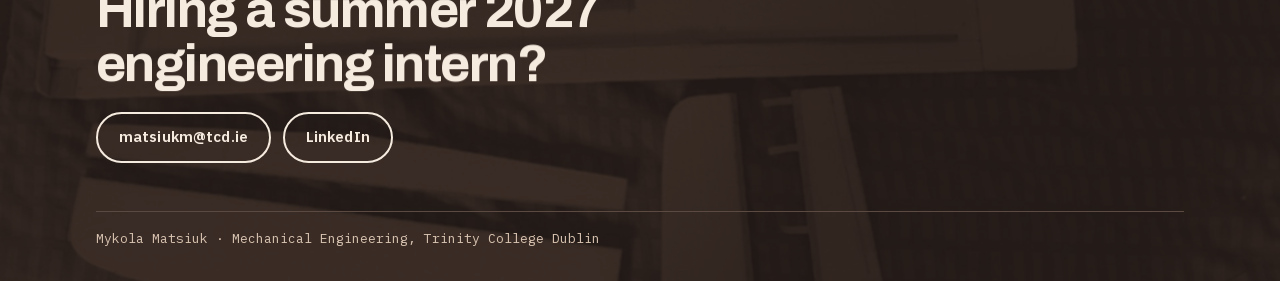
==== commit 3991deda: "Make my home page portrait bigger" ====
--- a/index.html
+++ b/index.html
@@ -8,7 +8,7 @@
   <link rel="icon" href="data:,">
   <link rel="preload" href="fonts/ibm-plex-sans-latin.woff2" as="font" type="font/woff2" crossorigin>
   <link rel="preload" href="fonts/archivo-latin.woff2" as="font" type="font/woff2" crossorigin>
-  <link rel="stylesheet" href="css/style.css?v=14">
+  <link rel="stylesheet" href="css/style.css?v=15">
 </head>
 <body>
   <a class="skip" href="#main">Skip to content</a>
--- a/css/style.css
+++ b/css/style.css
@@ -346,7 +346,7 @@
 .portrait { margin: 0; justify-self: center; text-align: center; }
 
 .portrait img {
-  width: min(16rem, 70vw);
+  width: min(18rem, 75vw);
   aspect-ratio: 1;
   object-fit: cover;
   border: 6px solid var(--bg);
@@ -695,7 +695,7 @@
     padding-top: 5rem;
   }
 
-  .portrait img { width: 18rem; }
+  .portrait img { width: 22rem; }
 
   .project-cards { grid-template-columns: repeat(3, 1fr); }
 
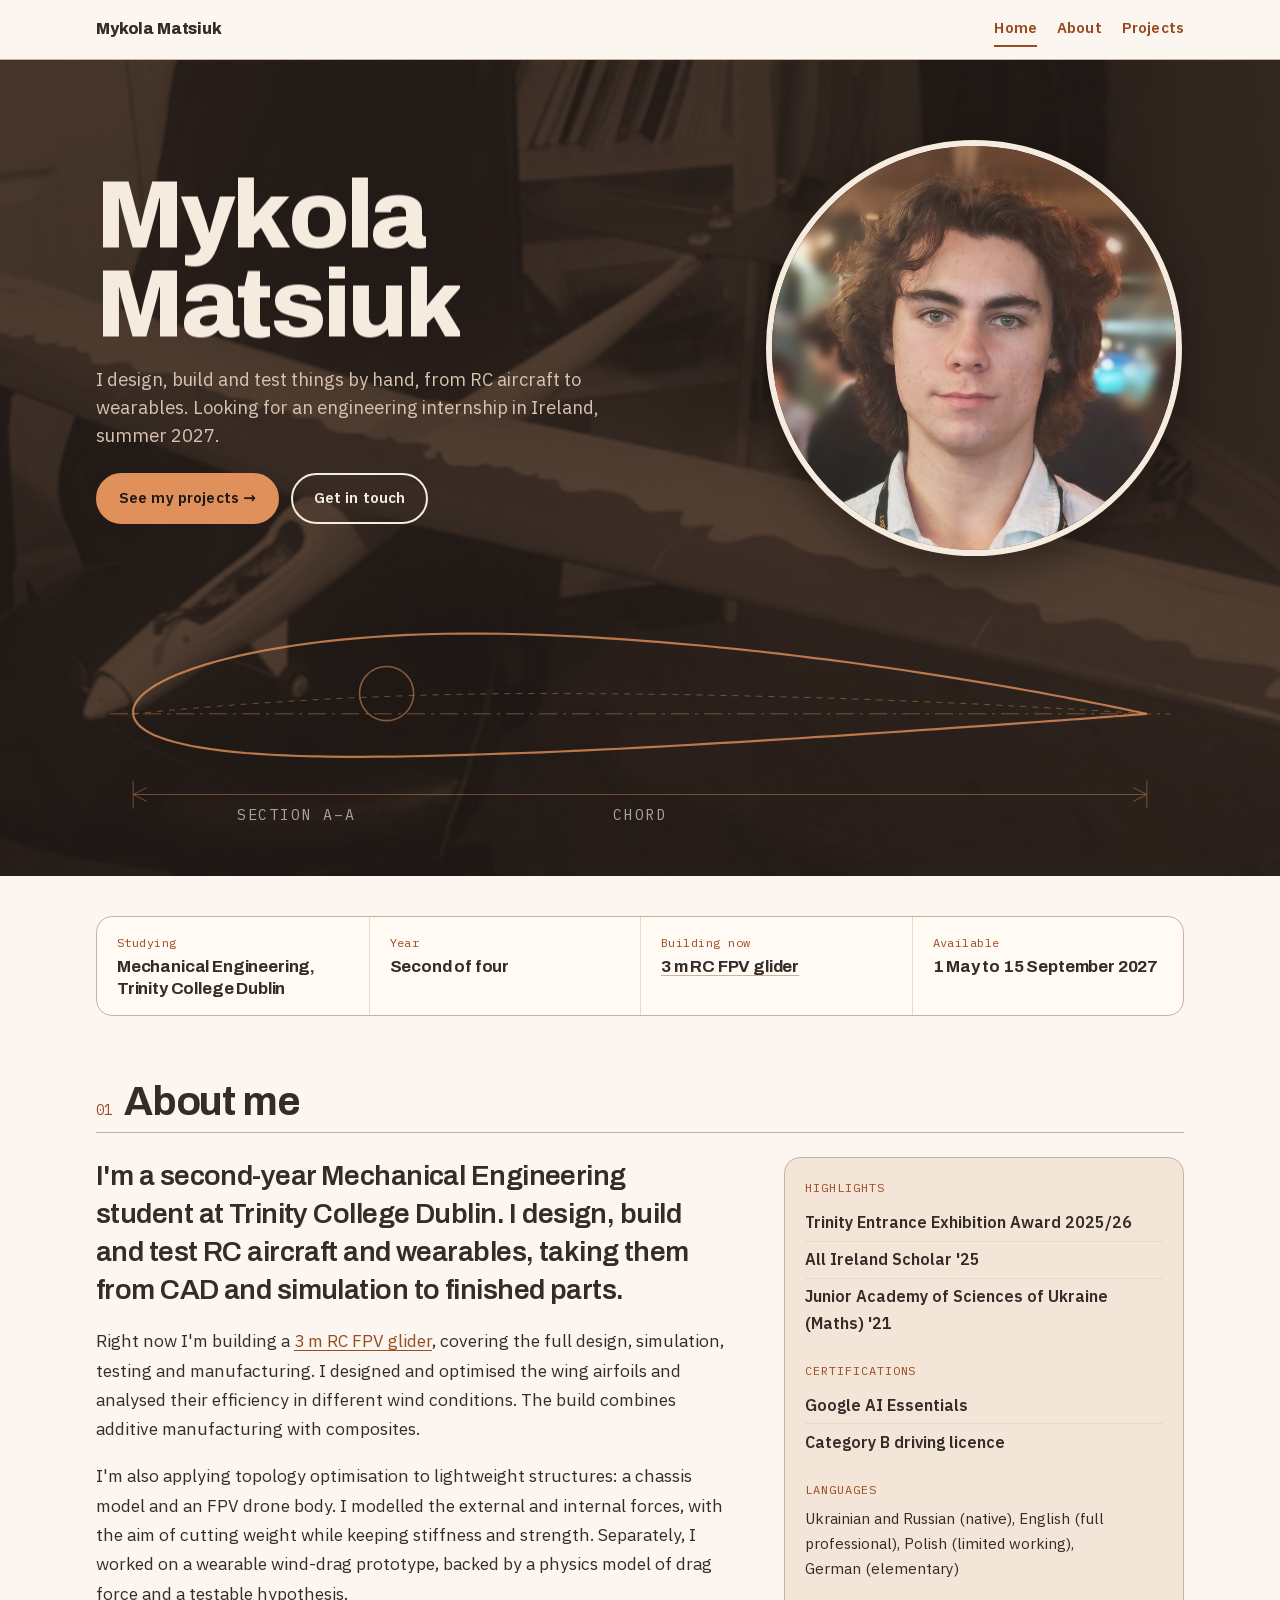
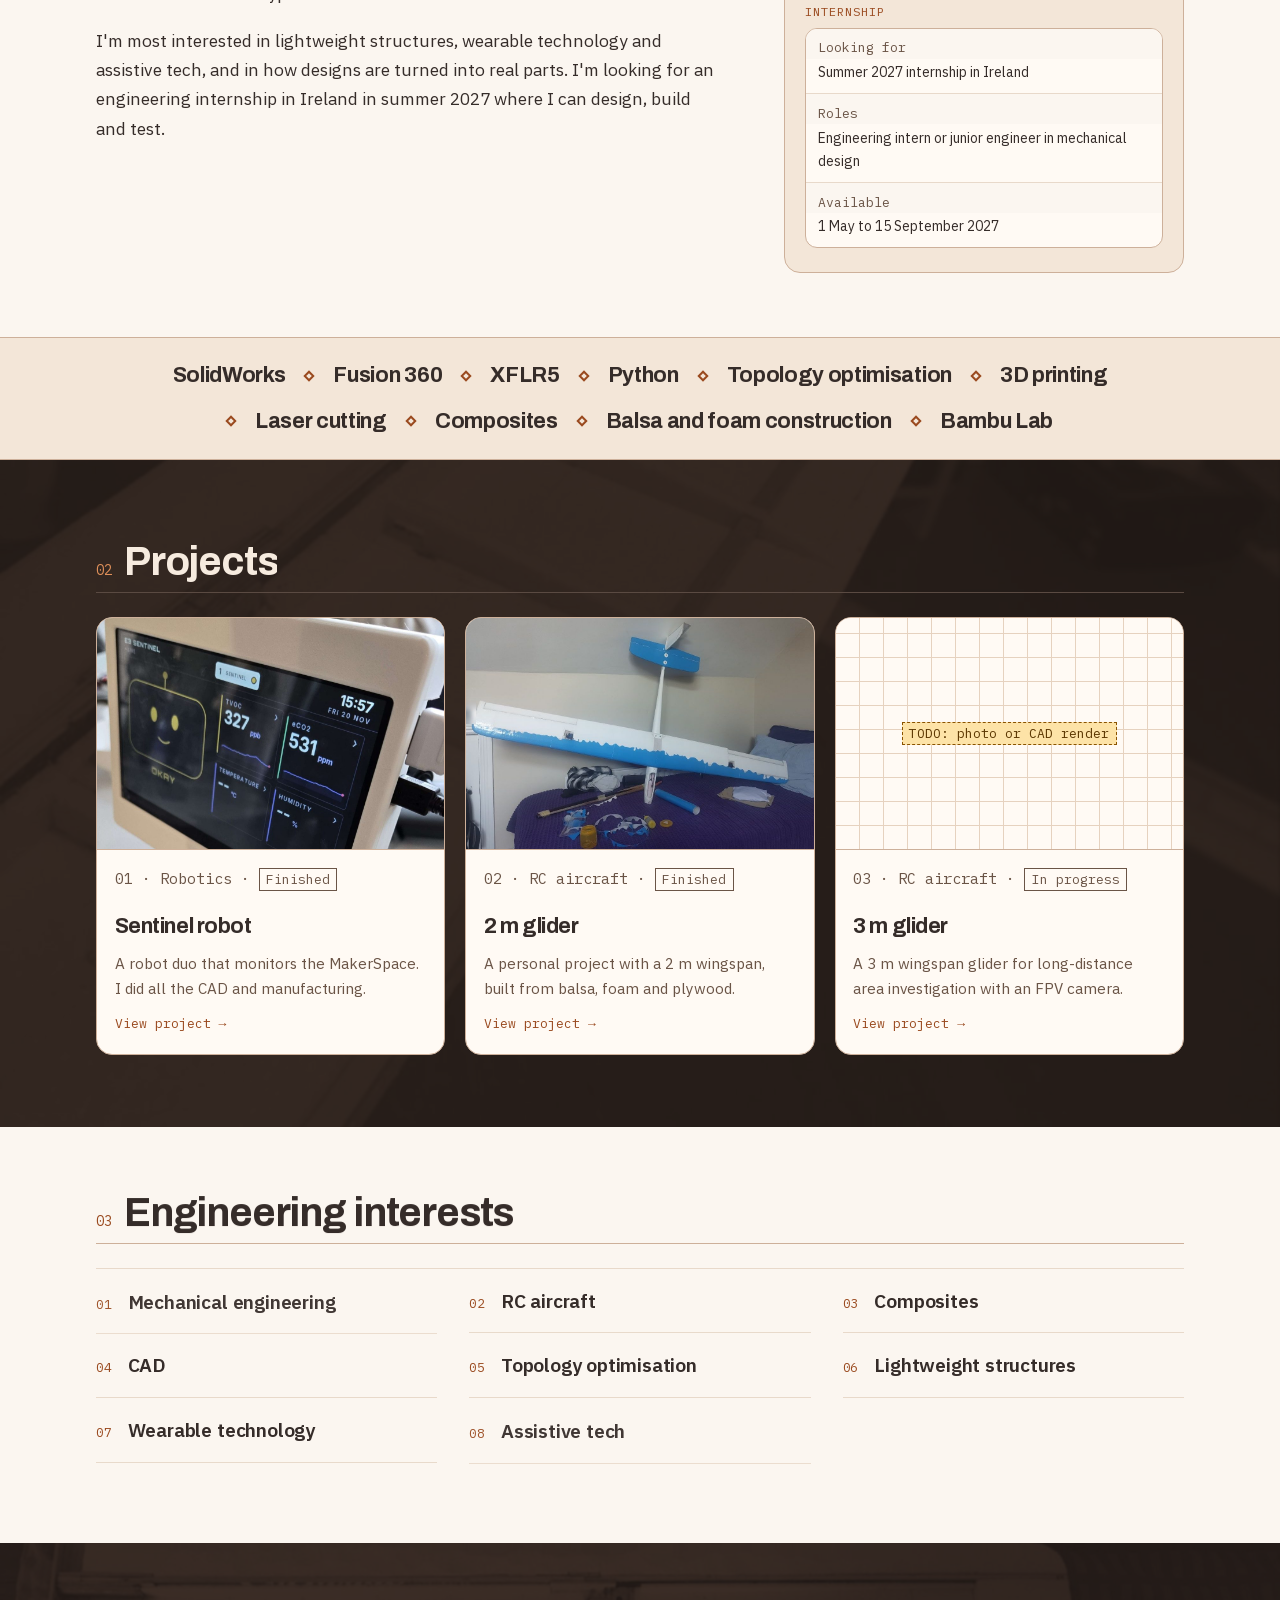
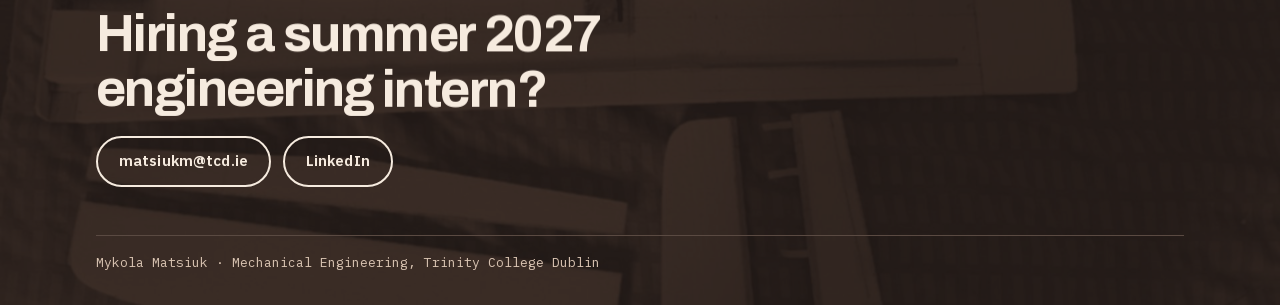
==== commit 702ab747: "Make both portraits bigger The home hero portrait and the About page portrait are both larger on pho" ====
--- a/index.html
+++ b/index.html
@@ -8,7 +8,7 @@
   <link rel="icon" href="data:,">
   <link rel="preload" href="fonts/ibm-plex-sans-latin.woff2" as="font" type="font/woff2" crossorigin>
   <link rel="preload" href="fonts/archivo-latin.woff2" as="font" type="font/woff2" crossorigin>
-  <link rel="stylesheet" href="css/style.css?v=15">
+  <link rel="stylesheet" href="css/style.css?v=16">
 </head>
 <body>
   <a class="skip" href="#main">Skip to content</a>
--- a/css/style.css
+++ b/css/style.css
@@ -346,7 +346,7 @@
 .portrait { margin: 0; justify-self: center; text-align: center; }
 
 .portrait img {
-  width: min(18rem, 75vw);
+  width: min(20rem, 80vw);
   aspect-ratio: 1;
   object-fit: cover;
   border: 6px solid var(--bg);
@@ -695,7 +695,7 @@
     padding-top: 5rem;
   }
 
-  .portrait img { width: 22rem; }
+  .portrait img { width: 26rem; }
 
   .project-cards { grid-template-columns: repeat(3, 1fr); }
 
@@ -837,7 +837,7 @@
 .page-head .title-block { margin: 0; align-self: end; color: var(--text); box-shadow: 0 18px 40px rgba(0, 0, 0, 0.3); }
 
 .page-head .portrait { justify-self: start; }
-.page-head .portrait img { width: min(12rem, 55vw); border-color: var(--on-dark); }
+.page-head .portrait img { width: min(15rem, 65vw); border-color: var(--on-dark); }
 
 /* =====================================================================
    Report-style sections: heading in a side column, content beside it
@@ -934,7 +934,7 @@
 
   .page-head-inner--single { grid-template-columns: 1fr; }
   .page-head .portrait { justify-self: end; }
-  .page-head .portrait img { width: 15rem; }
+  .page-head .portrait img { width: 19rem; }
 
   .doc-section {
     display: grid;
